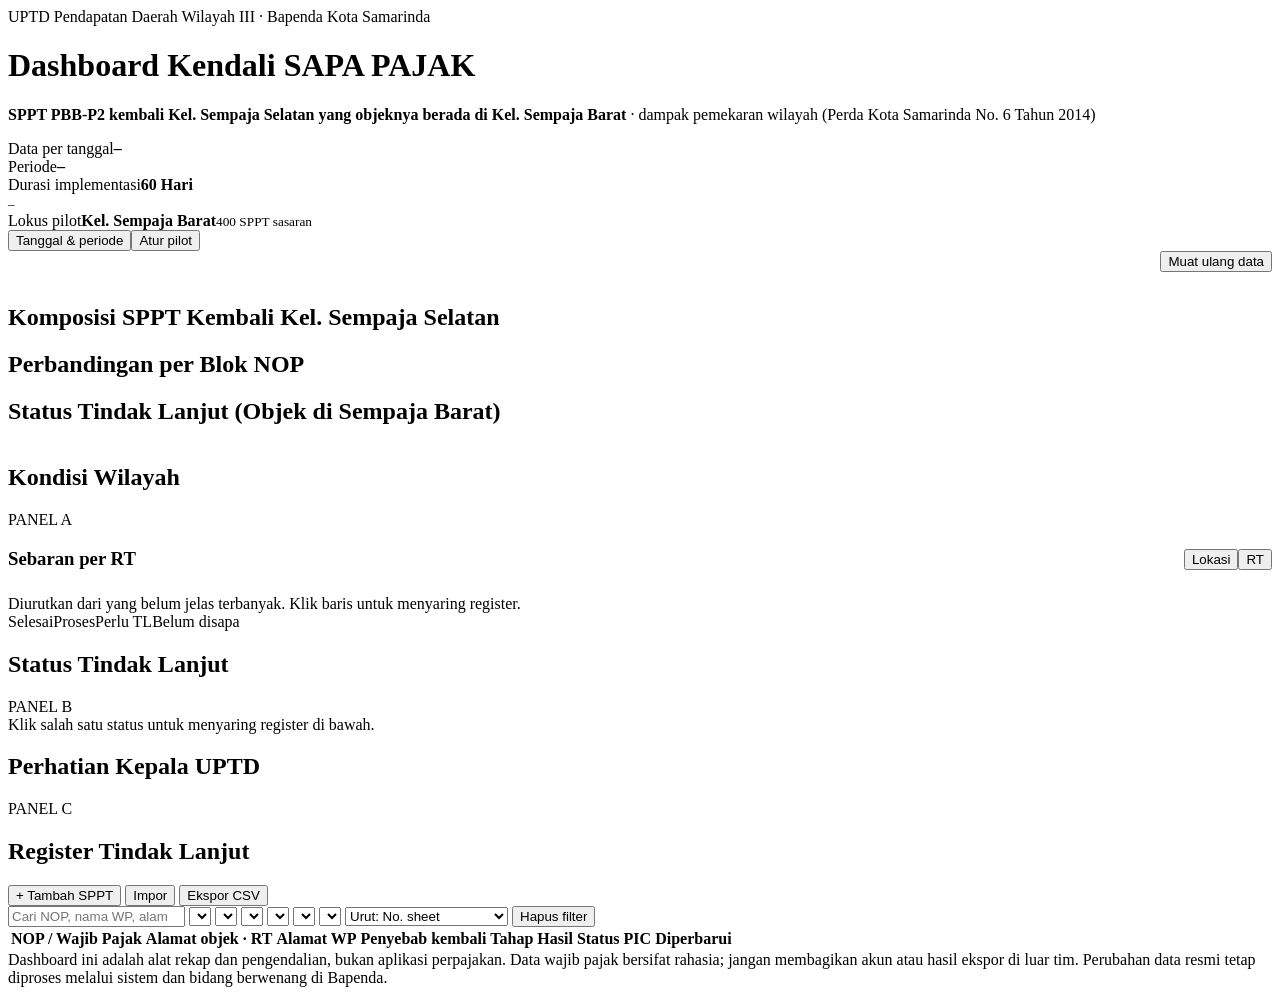
==== apps-script/Index.html @ a181a2cb "Versi Google Apps Script: spreadsheet sebagai database dashboard SAPA PAJAK Code.gs membaca sheet SO" ====
<!DOCTYPE html>
<html lang="id">
<head>
<base target="_top">
<meta charset="utf-8">
<link rel="preconnect" href="https://fonts.googleapis.com">
<link rel="preconnect" href="https://fonts.gstatic.com" crossorigin>
<link rel="stylesheet" href="https://fonts.googleapis.com/css2?family=Archivo:wght@500;600;700;800&family=Public+Sans:wght@400;500;600;700&family=IBM+Plex+Mono:wght@400;500&display=swap">
<?!= include('Styles') ?>
</head>
<body>
<div class="wrap" id="app">
  <header class="head">
    <div class="brand">
      <span class="eyebrow">UPTD Pendapatan Daerah Wilayah III · Bapenda Kota Samarinda</span>
      <h1>Dashboard Kendali <span>SAPA PAJAK</span></h1>
      <p><b>SPPT PBB-P2 kembali Kel. Sempaja Selatan yang objeknya berada di Kel. Sempaja Barat</b> · dampak pemekaran wilayah (Perda Kota Samarinda No. 6 Tahun 2014)</p>
    </div>
    <div class="metabox">
      <div class="mb"><span class="eyebrow" id="mTanggalLbl">Data per tanggal</span><b id="mTanggal">–</b></div>
      <div class="mb"><span class="eyebrow">Periode</span><b id="mPeriode">–</b></div>
      <div class="mb" style="min-width:170px"><span class="eyebrow">Durasi implementasi</span><b id="mDurasi">60 Hari</b><div class="dur"><i id="mDurBar" style="width:0"></i></div><small id="mHari">–</small></div>
      <div class="mb"><span class="eyebrow">Lokus pilot</span><b id="pKel">Kel. Sempaja Barat</b><small id="pTarget">400 SPPT sasaran</small></div>
      <div class="headbtns"><div class="who" id="whoami"></div><button class="btn" id="btnRekap" type="button">Tanggal &amp; periode</button><button class="btn ghost" id="btnSetting" type="button">Atur pilot</button><div style="display:flex;gap:10px;justify-content:flex-end"><a class="linkbtn" id="linkPublik" href="#" target="_blank" rel="noopener" hidden>Halaman publik</a><button class="linkbtn" type="button" id="btnLogout">Muat ulang data</button></div></div>
    </div>
  </header>

  <div class="banner" id="demoBanner" hidden>
    <p><b>Data contoh.</b> Register masih kosong, jadi dashboard menampilkan data ilustratif agar terlihat cara kerjanya. Data ini tidak disimpan dan hilang begitu SPPT asli pertama dimasukkan.</p>
    <div class="actions">
      <button class="btn primary" type="button" data-act="import">Impor daftar SPPT</button>
      <button class="btn" type="button" data-act="add">Tambah satu SPPT</button>
    </div>
  </div>
  <p class="notice" id="connNotice" hidden></p>

  <section aria-label="Ringkasan SPPT PBB-P2" style="display:flex;flex-direction:column;gap:12px">
    <div class="banner" id="rekapDemo" hidden>
      <p><b>Angka contoh.</b> Ringkasan di bawah masih memakai angka ilustrasi, bukan data resmi. Isi jumlah SPPT kembali dari rekap induk agar perbandingan memakai data sebenarnya.</p>
      <div class="actions"><button class="btn primary" type="button" id="btnRekap2">Isi rekap induk</button></div>
    </div>
    <div class="tiles" id="tiles"></div>
    <p class="warnline" id="rekapWarn" hidden></p>
    <div class="trio">
      <article class="card"><h2>Komposisi SPPT Kembali Kel. Sempaja Selatan</h2><div class="cb" id="donutBox"></div></article>
      <article class="card"><h2>Perbandingan per Blok NOP</h2><div class="cb" id="kecBox"></div></article>
      <article class="card"><h2>Status Tindak Lanjut (Objek di Sempaja Barat)</h2><div class="cb" id="tlBox"></div></article>
    </div>
  </section>

  <section aria-label="Siklus SAPA PAJAK">
    <div class="siklus" id="siklus"></div>
  </section>

  <section aria-label="Indikator kinerja">
    <div class="kpis" id="kpis"></div>
  </section>

  <section class="panels">
    <article class="panel">
      <header><h2>Kondisi Wilayah</h2><span class="tag">PANEL A</span></header>
      <div class="stats" id="panelAStats"></div>
      <div>
        <div class="row" style="display:flex;justify-content:space-between;align-items:center;gap:8px;flex-wrap:wrap;margin-bottom:6px"><h3 id="grpTitle">Sebaran per RT</h3><div class="statuspick" id="grpPick"><button type="button" data-grp="lokasi">Lokasi</button><button type="button" data-grp="rt">RT</button></div></div>
        <span class="muted">Diurutkan dari yang belum jelas terbanyak. Klik baris untuk menyaring register.</span>
        <div class="legend"><span><i style="background:var(--hijau)"></i>Selesai</span><span><i style="background:var(--kuning)"></i>Proses</span><span><i style="background:var(--merah)"></i>Perlu TL</span><span><i style="background:var(--abu)"></i>Belum disapa</span></div>
      </div>
      <div class="rtlist" id="rtList"></div>
    </article>

    <article class="panel">
      <header><h2>Status Tindak Lanjut</h2><span class="tag">PANEL B</span></header>
      <div class="stack" id="statusStack" aria-hidden="true"></div>
      <div class="statusbig" id="statusBig"></div>
      <p class="muted" style="margin:0">Klik salah satu status untuk menyaring register di bawah.</p>
    </article>

    <article class="panel">
      <header><h2>Perhatian Kepala UPTD</h2><span class="tag">PANEL C</span></header>
      <div class="attn" id="attn"></div>
    </article>
  </section>

  <section class="register" id="register" aria-label="Register tindak lanjut">
    <div class="reg-head">
      <div>
        <h2>Register Tindak Lanjut</h2>
        <span class="muted" id="regCount"></span> <span class="muted" id="lastSync"></span>
      </div>
      <div class="actions">
        <button class="btn primary" type="button" data-act="add">+ Tambah SPPT</button>
        <button class="btn" type="button" data-act="import">Impor</button>
        <button class="btn" type="button" id="btnExport">Ekspor CSV</button>
      </div>
    </div>
    <div class="reg-head" style="border-bottom:1px solid var(--line)">
      <div class="filters">
        <input type="search" id="fSearch" placeholder="Cari NOP, nama WP, alamat, blok…" aria-label="Cari">
        <select id="fStatus" aria-label="Filter status"></select>
        <select id="fTahap" aria-label="Filter tahap"></select>
        <select id="fLokasi" aria-label="Filter lokasi"></select>
        <select id="fBlok" aria-label="Filter blok NOP"></select>
        <select id="fRt" aria-label="Filter RT"></select>
        <select id="fPenyebab" aria-label="Filter penyebab"></select>
        <select id="fSort" aria-label="Urutan"><option value="no">Urut: No. sheet</option><option value="baru">Urut: terakhir diperbarui</option></select>
        <button class="btn ghost" type="button" id="fReset">Hapus filter</button>
      </div>
    </div>
    <div class="tablewrap">
      <table>
        <thead><tr><th>NOP / Wajib Pajak</th><th>Alamat objek · RT</th><th>Alamat WP</th><th>Penyebab kembali</th><th>Tahap</th><th>Hasil</th><th>Status</th><th>PIC</th><th>Diperbarui</th></tr></thead>
        <tbody id="tbody"></tbody>
      </table>
    </div>
    <div class="empty" id="regEmpty" hidden>Tidak ada SPPT yang cocok dengan filter.</div>
    <div class="reg-foot"><span id="regShow"></span><div class="actions"><button class="btn" type="button" id="btnMore" hidden>Tampilkan lebih banyak</button></div></div>
  </section>

  <p class="muted" style="margin:0">Dashboard ini adalah alat rekap dan pengendalian, bukan aplikasi perpajakan. Data wajib pajak bersifat rahasia; jangan membagikan akun atau hasil ekspor di luar tim. Perubahan data resmi tetap diproses melalui sistem dan bidang berwenang di Bapenda.</p>
</div>

<div class="scrim" id="scrim" hidden></div>
<aside class="drawer" id="drawer" hidden aria-modal="true" role="dialog" aria-labelledby="drTitle"></aside>
<div class="toast" id="toast" hidden role="status"></div>

<?!= include('Bridge') ?>
<?!= include('App') ?>
</body>
</html>
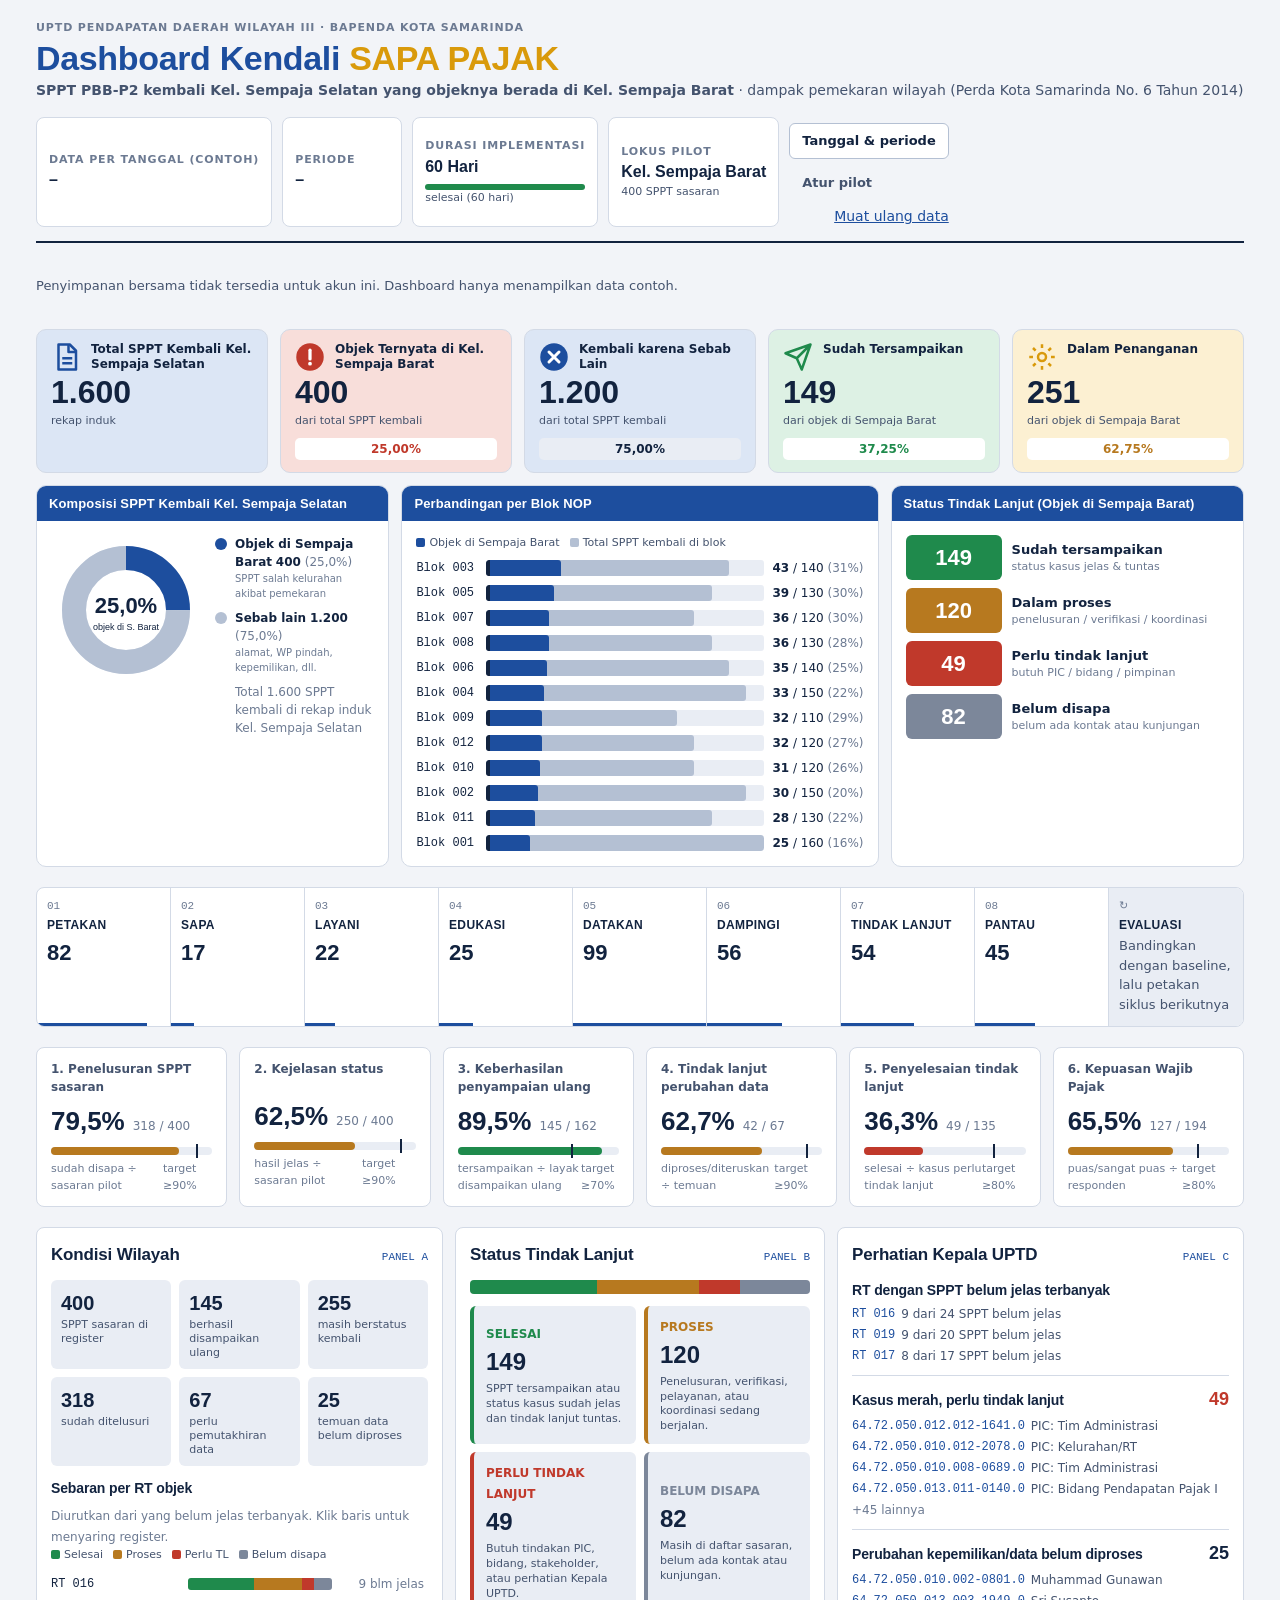
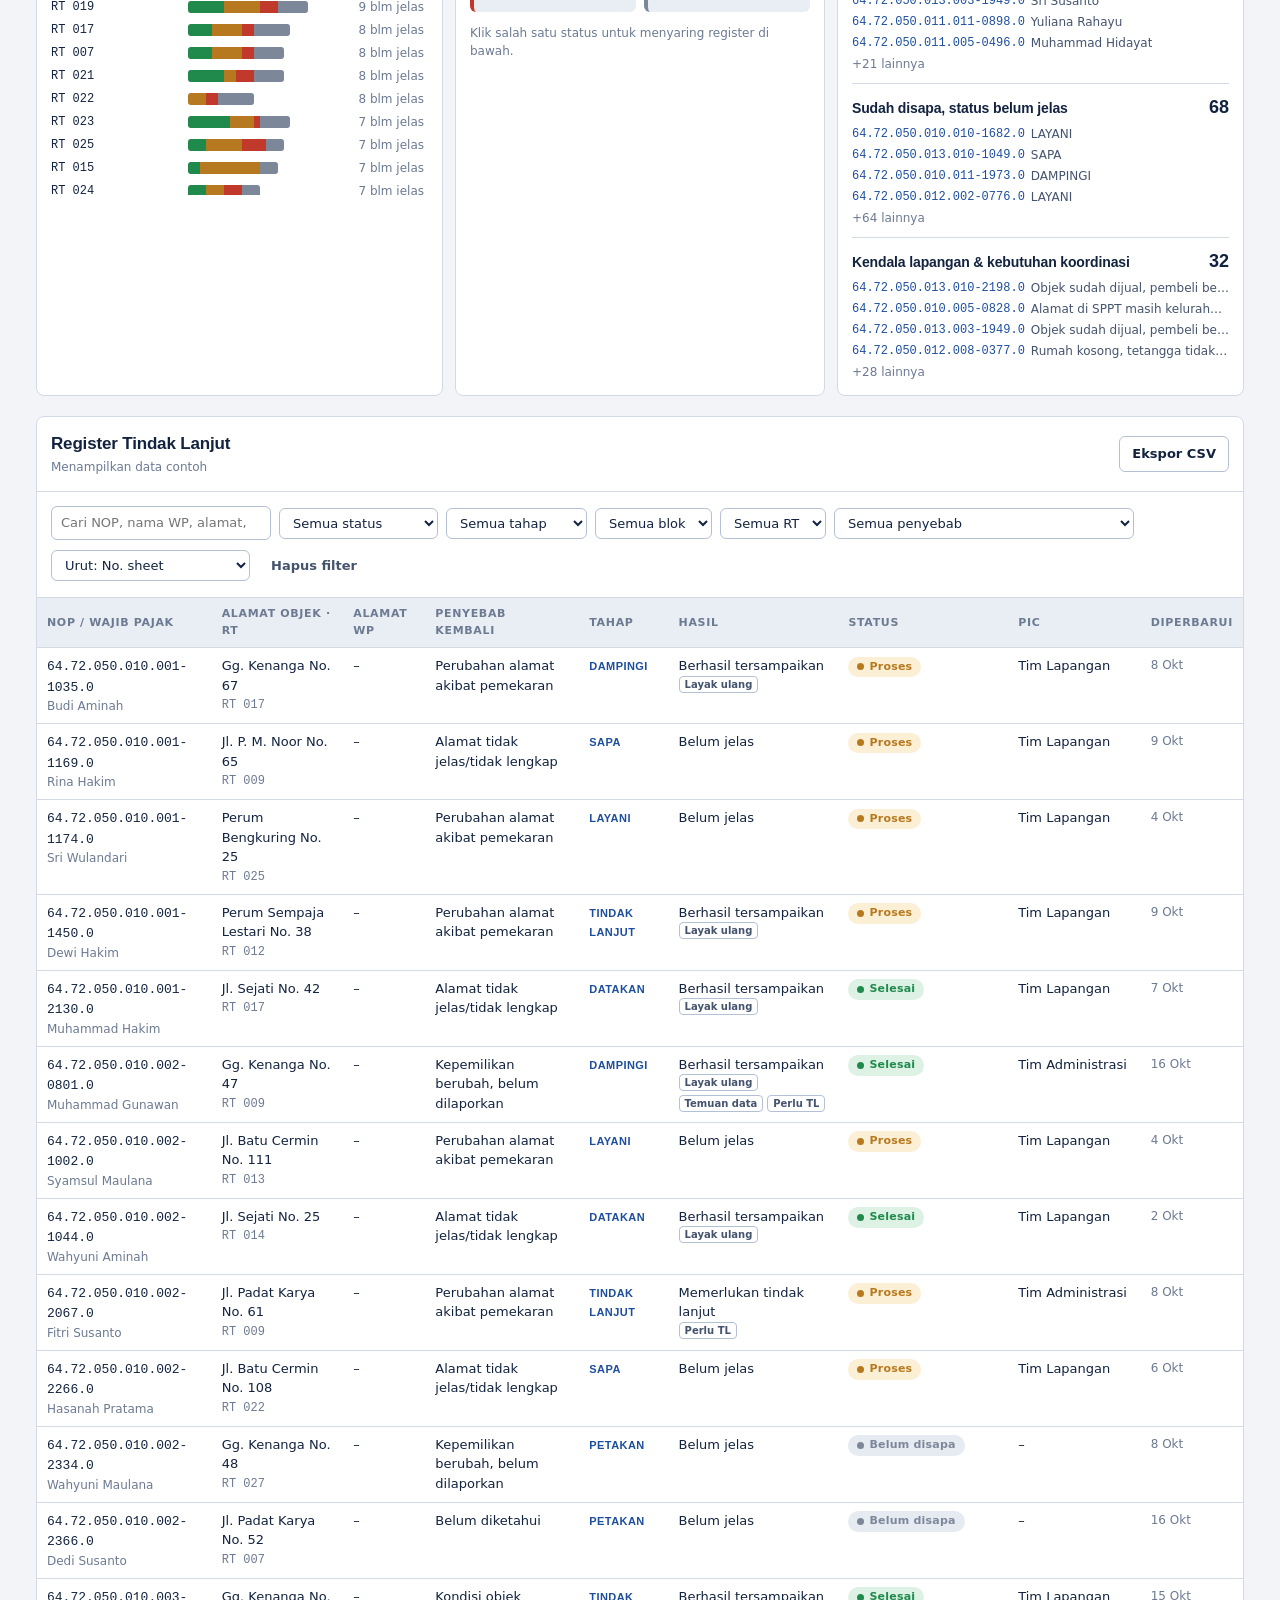
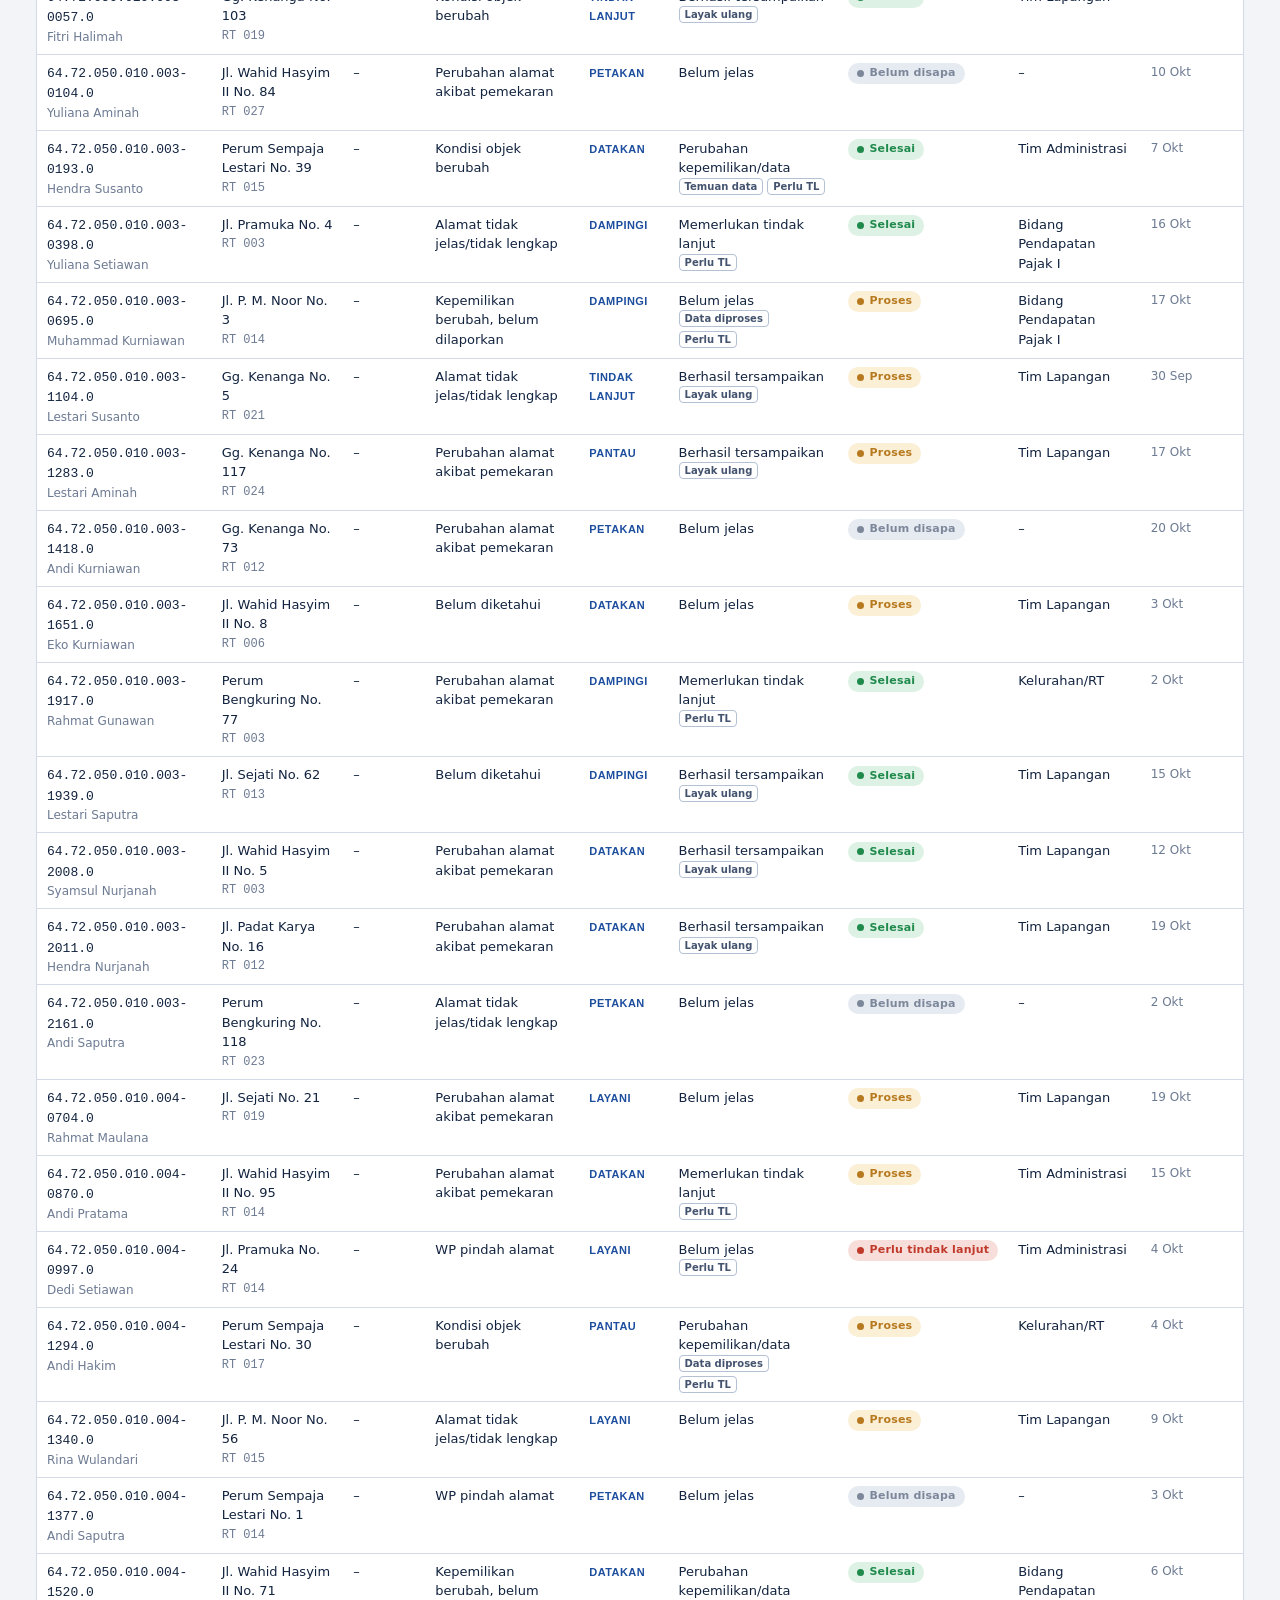
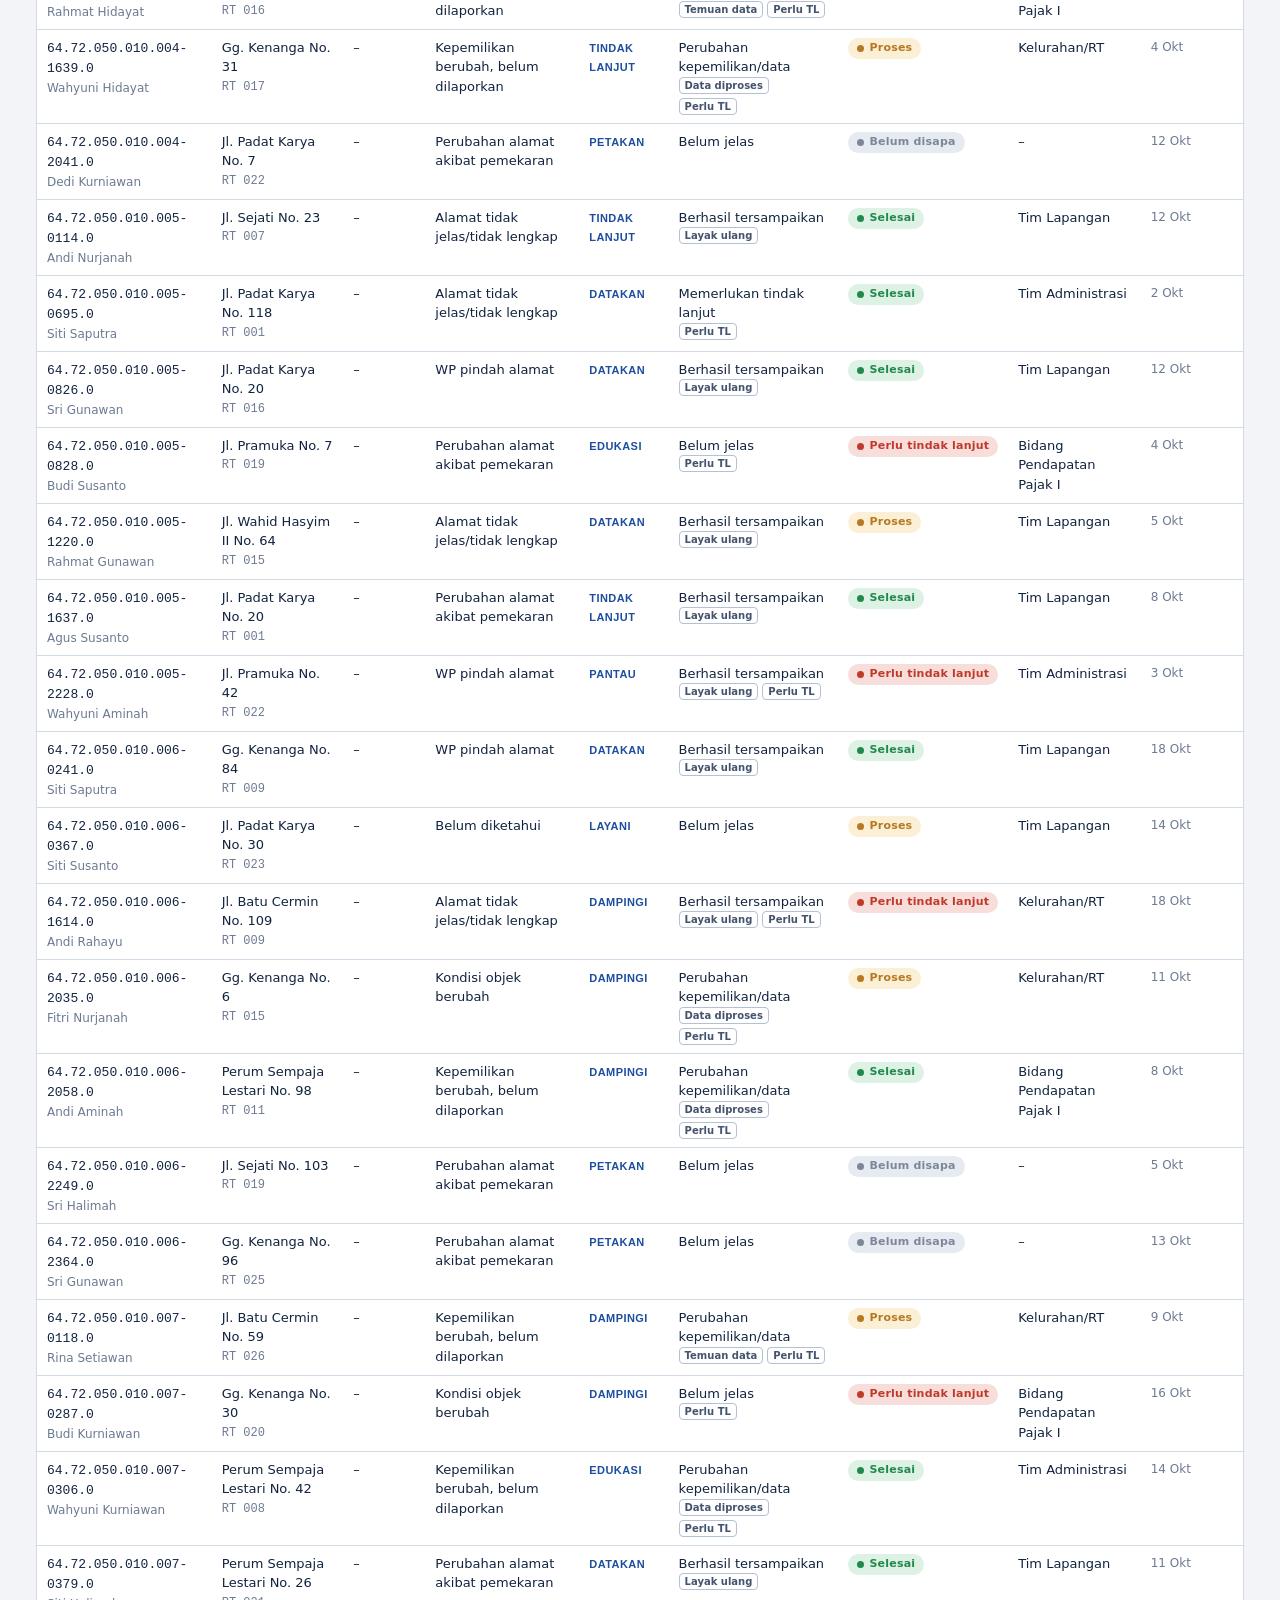
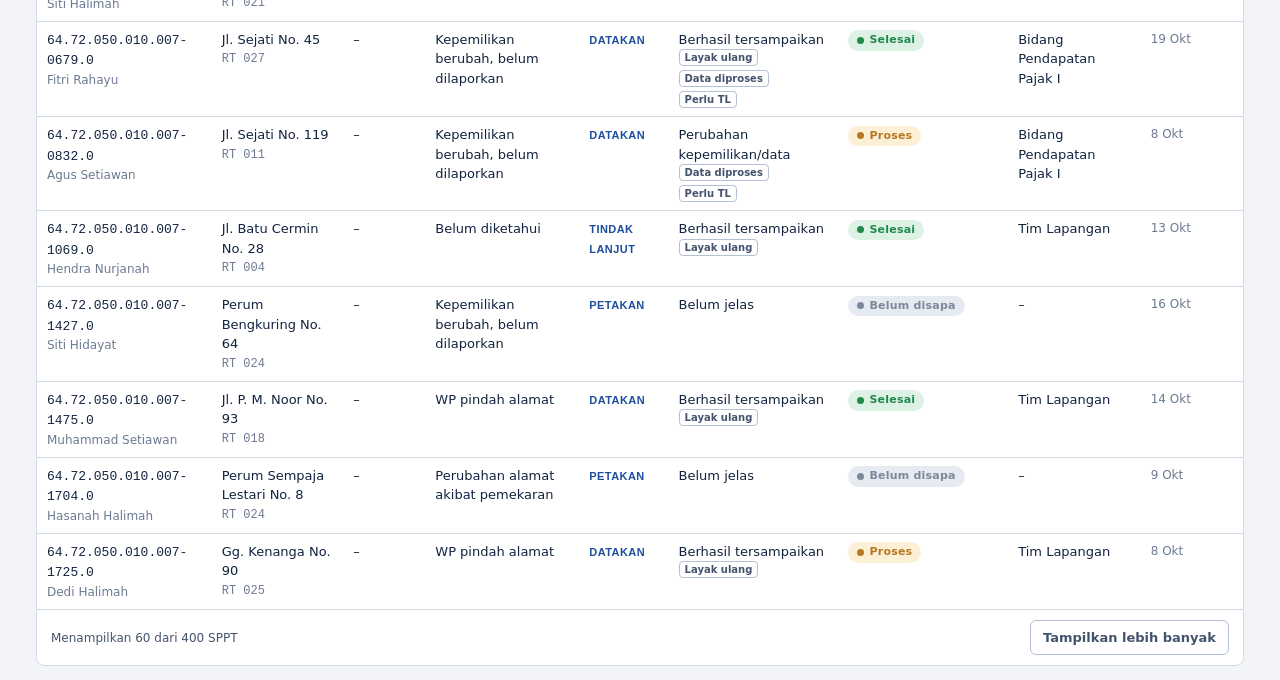
==== commit 03477c46: "Apps Script cukup 3 file: Code.gs, Index, Publik Co-Authored-By: Claude Opus 5.5 <noreply@anthropic." ====
--- a/apps-script/Index.html
+++ b/apps-script/Index.html
@@ -6,7 +6,273 @@
 <link rel="preconnect" href="https://fonts.googleapis.com">
 <link rel="preconnect" href="https://fonts.gstatic.com" crossorigin>
 <link rel="stylesheet" href="https://fonts.googleapis.com/css2?family=Archivo:wght@500;600;700;800&family=Public+Sans:wght@400;500;600;700&family=IBM+Plex+Mono:wght@400;500&display=swap">
-<?!= include('Styles') ?>
+<style>
+:root{
+  --ground:#F2F4F8; --surface:#FFFFFF; --surface-2:#E9EDF4; --line:#D3DAE6; --line-strong:#B4C0D3;
+  --ink:#12233F; --ink-2:#44536E; --ink-3:#6C7A92;
+  --accent:#1D4E9E; --accent-ink:#FFFFFF; --accent-soft:#DCE6F5; --gold:#D99A0B; --gold-soft:#FCF0D2;
+  --hijau:#1F8A4C; --hijau-soft:#DDF1E4; --kuning:#B7791F; --kuning-soft:#FBEFD5; --merah:#C0392B; --merah-soft:#F8DEDA;
+  --abu:#7C879A; --abu-soft:#E6EAF1;
+  --shadow:0 1px 2px rgba(18,35,63,.06),0 4px 16px rgba(18,35,63,.05);
+  --display:"Archivo","Helvetica Neue",Arial,sans-serif;
+  --body:"Public Sans",system-ui,-apple-system,"Segoe UI",sans-serif;
+  --mono:"IBM Plex Mono",ui-monospace,Menlo,Consolas,monospace;
+}
+@media (prefers-color-scheme: dark){
+  :root:not([data-theme="light"]){
+    color-scheme:dark;
+    --ground:#0D1320; --surface:#141C2C; --surface-2:#1B2538; --line:#29354D; --line-strong:#3A4867;
+    --ink:#E3E9F4; --ink-2:#A8B4CA; --ink-3:#7D8AA3;
+    --accent:#6E9BE6; --accent-ink:#0A1426; --accent-soft:#1C2B48; --gold:#F2B941; --gold-soft:#3A2F14;
+    --hijau:#4CC27E; --hijau-soft:#16352A; --kuning:#E3A94B; --kuning-soft:#3A2E15; --merah:#EE6B5C; --merah-soft:#3D1D1A;
+    --abu:#8F9AB0; --abu-soft:#222C3F;
+    --shadow:0 1px 2px rgba(0,0,0,.3);
+  }
+}
+:root[data-theme="dark"]{
+  color-scheme:dark;
+  --ground:#0D1320; --surface:#141C2C; --surface-2:#1B2538; --line:#29354D; --line-strong:#3A4867;
+  --ink:#E3E9F4; --ink-2:#A8B4CA; --ink-3:#7D8AA3;
+  --accent:#6E9BE6; --accent-ink:#0A1426; --accent-soft:#1C2B48; --gold:#F2B941; --gold-soft:#3A2F14;
+  --hijau:#4CC27E; --hijau-soft:#16352A; --kuning:#E3A94B; --kuning-soft:#3A2E15; --merah:#EE6B5C; --merah-soft:#3D1D1A;
+  --abu:#8F9AB0; --abu-soft:#222C3F;
+  --shadow:0 1px 2px rgba(0,0,0,.3);
+}
+*{box-sizing:border-box}
+html{-webkit-text-size-adjust:100%}
+img{max-width:100%}
+[hidden]{display:none!important}
+body{background:var(--ground);color:var(--ink);font-family:var(--body);font-size:14px;line-height:1.5;margin:0}
+.wrap{max-width:1240px;margin:0 auto;padding-inline:16px;padding-block:20px 48px;display:flex;flex-direction:column;gap:20px}
+h1,h2,h3{font-family:var(--display);margin:0;text-wrap:balance;letter-spacing:-.01em}
+h2{font-size:17px;font-weight:700}
+h3{font-size:14px;font-weight:700}
+.eyebrow{font-size:11px;font-weight:600;letter-spacing:.08em;text-transform:uppercase;color:var(--ink-3)}
+.mono{font-family:var(--mono);font-variant-numeric:tabular-nums}
+.num{font-variant-numeric:tabular-nums}
+button,input,select,textarea{font:inherit;color:inherit}
+button{cursor:pointer}
+:focus-visible{outline:2px solid var(--accent);outline-offset:2px}
+
+/* header */
+.head{display:flex;flex-wrap:wrap;gap:16px;justify-content:space-between;align-items:flex-end;border-bottom:2px solid var(--ink);padding-bottom:14px}
+.brand{display:flex;flex-direction:column;gap:4px}
+.brand h1{font-size:clamp(24px,4vw,34px);font-weight:800;line-height:1.05}
+.brand h1{color:var(--accent)} .brand h1 span{color:var(--gold)}
+.brand p{margin:0;color:var(--ink-2)}
+.pilot{display:flex;flex-wrap:wrap;gap:8px 18px;align-items:center}
+.pilot .kv{display:flex;flex-direction:column}
+.pilot .kv b{font-family:var(--display);font-size:16px}
+.btn{border:1px solid var(--line-strong);background:var(--surface);border-radius:6px;padding:7px 12px;font-weight:600;font-size:13px;display:inline-flex;gap:6px;align-items:center}
+.btn:hover{border-color:var(--accent)}
+a.btn{text-decoration:none;color:var(--ink)}
+.btn.primary{background:var(--accent);border-color:var(--accent);color:var(--accent-ink)}
+.btn.ghost{background:transparent;border-color:transparent;color:var(--ink-2)}
+.btn.danger{color:var(--merah);border-color:var(--merah)}
+.btn:disabled{opacity:.5;cursor:not-allowed}
+
+.banner{border:1px dashed var(--kuning);background:var(--kuning-soft);border-radius:8px;padding:12px 14px;display:flex;flex-wrap:wrap;gap:10px 16px;align-items:center;justify-content:space-between}
+.banner p{margin:0;max-width:70ch}
+.notice{font-size:13px;color:var(--ink-2)}
+
+/* siklus */
+.siklus{display:grid;grid-template-columns:repeat(9,minmax(0,1fr));gap:0;background:var(--surface);border:1px solid var(--line);border-radius:8px;overflow:hidden}
+.step{padding:10px 10px 12px;border-right:1px solid var(--line);position:relative;display:flex;flex-direction:column;gap:2px;min-width:0}
+.step:last-child{border-right:0}
+.step .n{font-family:var(--mono);font-size:11px;color:var(--ink-3)}
+.step .t{font-family:var(--display);font-weight:700;font-size:12px;letter-spacing:.03em;white-space:nowrap;overflow:hidden;text-overflow:ellipsis}
+.step .c{font-family:var(--display);font-size:22px;font-weight:700;font-variant-numeric:tabular-nums}
+.step .bar{position:absolute;left:0;bottom:0;height:3px;background:var(--accent)}
+.step.eval{background:var(--surface-2)}
+.step.eval .c{font-size:13px;font-family:var(--body);font-weight:500;color:var(--ink-2)}
+@media (max-width:900px){.siklus{grid-template-columns:repeat(3,minmax(0,1fr))}.step{border-bottom:1px solid var(--line)}}
+
+/* KPI */
+.kpis{display:grid;grid-template-columns:repeat(auto-fit,minmax(180px,1fr));gap:12px}
+.kpi{background:var(--surface);border:1px solid var(--line);border-radius:8px;padding:12px 14px;display:flex;flex-direction:column;gap:6px}
+.kpi .lbl{font-size:12px;font-weight:600;color:var(--ink-2);min-height:2.6em}
+.kpi .val{display:flex;align-items:baseline;gap:8px}
+.kpi .val b{font-family:var(--display);font-size:26px;font-weight:800;font-variant-numeric:tabular-nums}
+.kpi .val small{color:var(--ink-3);font-size:12px}
+.track{position:relative;height:8px;background:var(--surface-2);border-radius:4px;overflow:visible}
+.track .fill{height:100%;border-radius:4px;background:var(--accent)}
+.track .tgt{position:absolute;top:-3px;bottom:-3px;width:2px;background:var(--ink)}
+.kpi .foot{display:flex;justify-content:space-between;font-size:11px;color:var(--ink-3)}
+.kpi.ok .fill{background:var(--hijau)} .kpi.warn .fill{background:var(--kuning)} .kpi.bad .fill{background:var(--merah)}
+.pill{display:inline-flex;align-items:center;gap:5px;border-radius:999px;padding:2px 9px;font-size:11px;font-weight:700;letter-spacing:.02em;white-space:nowrap}
+.pill::before{content:"";width:7px;height:7px;border-radius:50%;background:currentColor}
+.pill.hijau{background:var(--hijau-soft);color:var(--hijau)} .pill.kuning{background:var(--kuning-soft);color:var(--kuning)}
+.pill.merah{background:var(--merah-soft);color:var(--merah)} .pill.belum{background:var(--abu-soft);color:var(--abu)}
+
+/* panels */
+.panels{display:grid;grid-template-columns:1.1fr 1fr 1.1fr;gap:12px}
+@media (max-width:1000px){.panels{grid-template-columns:1fr}}
+.panel{background:var(--surface);border:1px solid var(--line);border-radius:8px;padding:14px;display:flex;flex-direction:column;gap:12px;min-width:0}
+.panel header{display:flex;justify-content:space-between;align-items:baseline;gap:8px}
+.panel header .tag{font-family:var(--mono);font-size:11px;color:var(--accent);font-weight:500}
+.stats{display:grid;grid-template-columns:repeat(3,1fr);gap:8px}
+.stat{background:var(--surface-2);border-radius:6px;padding:8px 10px}
+.stat b{display:block;font-family:var(--display);font-size:20px;font-variant-numeric:tabular-nums}
+.stat span{font-size:11px;color:var(--ink-2);line-height:1.3;display:block}
+.rtlist{display:flex;flex-direction:column;gap:5px;max-height:220px;overflow:auto;padding-right:4px}
+.rtrow{display:grid;grid-template-columns:minmax(56px,.9fr) 1fr 84px;width:100%;gap:8px;align-items:center;font-size:12px}
+.rtrow .nm{overflow:hidden;text-overflow:ellipsis;white-space:nowrap}
+.statuspick button[aria-pressed="true"].g{background:var(--accent);border-color:var(--accent);color:var(--accent-ink)}
+.rtrow .bars{display:flex;height:12px;border-radius:3px;overflow:hidden;background:var(--surface-2)}
+.rtrow .bars i{display:block;height:100%}
+.legend{display:flex;flex-wrap:wrap;gap:10px;font-size:11px;color:var(--ink-2)}
+.legend i{display:inline-block;width:9px;height:9px;border-radius:2px;margin-right:4px;vertical-align:-1px}
+.statusbig{display:grid;grid-template-columns:repeat(2,1fr);gap:8px}
+.sb{border-radius:6px;padding:10px 12px;border-left:4px solid;background:var(--surface-2);text-align:left;border-top:0;border-right:0;border-bottom:0}
+.sb b{display:block;font-family:var(--display);font-size:24px;font-variant-numeric:tabular-nums}
+.sb span{font-size:12px;font-weight:600}
+.sb p{margin:2px 0 0;font-size:11px;color:var(--ink-2);line-height:1.35}
+.sb.hijau{border-color:var(--hijau)} .sb.hijau span{color:var(--hijau)}
+.sb.kuning{border-color:var(--kuning)} .sb.kuning span{color:var(--kuning)}
+.sb.merah{border-color:var(--merah)} .sb.merah span{color:var(--merah)}
+.sb.belum{border-color:var(--abu)} .sb.belum span{color:var(--abu)}
+.sb[aria-pressed="true"]{outline:2px solid var(--ink);outline-offset:-2px}
+.stack{display:flex;height:14px;border-radius:4px;overflow:hidden;background:var(--surface-2)}
+.stack i{display:block;height:100%}
+.attn{display:flex;flex-direction:column;gap:10px}
+.attn .item{display:flex;flex-direction:column;gap:4px;padding-bottom:10px;border-bottom:1px solid var(--line)}
+.attn .item:last-child{border-bottom:0;padding-bottom:0}
+.attn .row{display:flex;justify-content:space-between;gap:8px;align-items:baseline}
+.attn .row b{font-family:var(--display);font-size:18px;font-variant-numeric:tabular-nums}
+.attn .row b.alert{color:var(--merah)}
+.attn ul{margin:0;padding:0;list-style:none;display:flex;flex-direction:column;gap:3px}
+.attn li button{background:none;border:0;padding:0;text-align:left;color:var(--ink);font-size:12px;display:flex;gap:6px;width:100%}
+.attn li button:hover .mono{text-decoration:underline}
+.attn li .mono{color:var(--accent);flex:none}
+.attn li .why{color:var(--ink-2);overflow:hidden;text-overflow:ellipsis;white-space:nowrap}
+.muted{color:var(--ink-3);font-size:12px}
+
+/* register */
+.register{background:var(--surface);border:1px solid var(--line);border-radius:8px;display:flex;flex-direction:column}
+.reg-head{display:flex;flex-wrap:wrap;gap:10px;justify-content:space-between;align-items:center;padding:14px;border-bottom:1px solid var(--line)}
+.filters{display:flex;flex-wrap:wrap;gap:8px;align-items:center}
+.filters input,.filters select{border:1px solid var(--line-strong);background:var(--surface);border-radius:6px;padding:6px 9px;font-size:13px;max-width:100%}
+.filters input[type=search]{width:220px}
+.actions{display:flex;flex-wrap:wrap;gap:8px}
+.tablewrap{overflow-x:auto}
+table{border-collapse:collapse;width:100%;min-width:1080px;font-size:13px}
+th{font-size:11px;text-transform:uppercase;letter-spacing:.06em;color:var(--ink-3);font-weight:600;text-align:left;padding:8px 10px;border-bottom:1px solid var(--line);background:var(--surface-2);position:sticky;top:0}
+td{padding:8px 10px;border-bottom:1px solid var(--line);vertical-align:top}
+tbody tr{cursor:pointer}
+tbody tr:hover{background:var(--surface-2)}
+td .sub{display:block;color:var(--ink-3);font-size:12px}
+.tahap{font-family:var(--display);font-size:11px;font-weight:700;letter-spacing:.04em;color:var(--accent)}
+.flags{display:flex;gap:4px;flex-wrap:wrap}
+.flag{font-size:10px;font-weight:600;border:1px solid var(--line-strong);border-radius:4px;padding:0 5px;color:var(--ink-2);white-space:nowrap}
+.reg-foot{display:flex;justify-content:space-between;align-items:center;flex-wrap:wrap;gap:8px;padding:10px 14px;font-size:12px;color:var(--ink-2)}
+.empty{padding:28px 14px;text-align:center;color:var(--ink-2)}
+
+/* drawer */
+.scrim{position:fixed;inset:0;background:rgba(10,24,22,.45);z-index:20}
+.drawer{position:fixed;top:0;right:0;bottom:0;width:min(520px,100%);background:var(--surface);z-index:21;display:flex;flex-direction:column;box-shadow:-8px 0 30px rgba(0,0,0,.2);padding-top:env(safe-area-inset-top,0px);padding-bottom:env(safe-area-inset-bottom,0px)}
+.drawer header{display:flex;justify-content:space-between;align-items:center;padding:14px 16px;border-bottom:1px solid var(--line);gap:8px}
+.drawer .body{flex:1;overflow:auto;padding:16px;display:flex;flex-direction:column;gap:14px}
+.drawer footer{display:flex;justify-content:space-between;gap:8px;padding:12px 16px;border-top:1px solid var(--line);flex-wrap:wrap}
+.field{display:flex;flex-direction:column;gap:4px}
+.field label,.fieldset legend{font-size:12px;font-weight:600;color:var(--ink-2)}
+.field input,.field select,.field textarea{border:1px solid var(--line-strong);background:var(--surface);border-radius:6px;padding:7px 9px;width:100%}
+.field textarea{min-height:70px;resize:vertical}
+.grid2{display:grid;grid-template-columns:1fr 1fr;gap:10px}
+@media (max-width:480px){.grid2{grid-template-columns:1fr}}
+.fieldset{border:1px solid var(--line);border-radius:8px;padding:10px 12px;display:flex;flex-direction:column;gap:8px;margin:0}
+.checks{display:flex;flex-direction:column;gap:6px}
+.checks label{display:flex;gap:8px;align-items:flex-start;font-size:13px}
+.checks input{margin-top:3px}
+.tahappick{display:grid;grid-template-columns:repeat(4,1fr);gap:4px}
+.tahappick button{border:1px solid var(--line-strong);background:var(--surface);border-radius:5px;padding:6px 2px;font-family:var(--display);font-size:10.5px;font-weight:700;letter-spacing:.02em}
+.tahappick button[aria-pressed="true"]{background:var(--accent);color:var(--accent-ink);border-color:var(--accent)}
+.statuspick{display:flex;gap:6px;flex-wrap:wrap}
+.statuspick button{border:1px solid var(--line-strong);background:var(--surface);border-radius:999px;padding:4px 10px;font-size:12px;font-weight:600}
+.statuspick button[aria-pressed="true"].hijau{background:var(--hijau);border-color:var(--hijau);color:#fff}
+.statuspick button[aria-pressed="true"].kuning{background:var(--kuning);border-color:var(--kuning);color:#fff}
+.statuspick button[aria-pressed="true"].merah{background:var(--merah);border-color:var(--merah);color:#fff}
+.statuspick button[aria-pressed="true"].belum{background:var(--abu);border-color:var(--abu);color:#fff}
+.meta{font-size:12px;color:var(--ink-3)}
+.info{display:grid;grid-template-columns:auto 1fr;gap:4px 12px;margin:0;font-size:13px}
+.info dt{color:var(--ink-3);font-size:12px}
+.info dd{margin:0}
+.confirm{background:var(--merah-soft);border-radius:6px;padding:8px 10px;display:flex;gap:8px;align-items:center;flex-wrap:wrap;font-size:13px}
+.toast{position:fixed;left:50%;bottom:calc(20px + env(safe-area-inset-bottom,0px));transform:translateX(-50%);background:var(--ink);color:var(--ground);padding:9px 16px;border-radius:6px;font-size:13px;z-index:30;max-width:calc(100% - 32px)}
+.help{font-size:12px;color:var(--ink-2);margin:0}
+.help code{font-family:var(--mono);background:var(--surface-2);padding:0 4px;border-radius:3px}
+.metabox{display:flex;flex-wrap:wrap;gap:10px;align-items:stretch}
+.mb{background:var(--surface);border:1px solid var(--line);border-radius:8px;padding:8px 12px;display:flex;flex-direction:column;justify-content:center;min-width:120px}
+.mb b{font-family:var(--display);font-size:16px;font-variant-numeric:tabular-nums}
+.mb .dur{height:6px;border-radius:3px;background:var(--surface-2);margin-top:5px;overflow:hidden}
+.mb .dur i{display:block;height:100%;background:var(--hijau)}
+.mb small{font-size:11px;color:var(--ink-2)}
+.headbtns{display:flex;flex-direction:column;gap:6px;justify-content:center}
+.tiles{display:grid;grid-template-columns:repeat(5,minmax(0,1fr));gap:12px}
+@media (max-width:1000px){.tiles{grid-template-columns:repeat(2,minmax(0,1fr))}.tiles .tile:first-child{grid-column:1/-1}}
+.tile{border-radius:10px;padding:12px 14px;display:flex;flex-direction:column;gap:4px;border:1px solid var(--line);background:var(--surface);position:relative;overflow:hidden;min-width:0}
+.tile .th{display:flex;gap:10px;align-items:flex-start}
+.tile svg{flex:none;width:30px;height:30px}
+.tile .tl{font-size:12px;font-weight:700;line-height:1.25}
+.tile .tv{font-family:var(--display);font-size:clamp(24px,3vw,32px);font-weight:800;font-variant-numeric:tabular-nums;line-height:1.05}
+.tile .tu{font-size:11px;color:var(--ink-2)}
+.tile .tp{margin-top:4px;border-radius:5px;padding:2px 8px;font-size:12px;font-weight:700;font-variant-numeric:tabular-nums;text-align:center;background:var(--surface-2)}
+.tile.biru{background:var(--accent-soft)} .tile.biru svg{color:var(--accent)}
+.tile.hijau{background:var(--hijau-soft)} .tile.hijau svg{color:var(--hijau)} .tile.hijau .tp{background:var(--surface);color:var(--hijau)}
+.tile.merah{background:var(--merah-soft)} .tile.merah svg{color:var(--merah)} .tile.merah .tp{background:var(--surface);color:var(--merah)}
+.tile.kuning{background:var(--gold-soft)} .tile.kuning svg{color:var(--gold)} .tile.kuning .tp{background:var(--surface);color:var(--kuning)}
+.tile .tpbar{height:6px;border-radius:3px;background:var(--surface);overflow:hidden;margin-top:4px}
+.tile .tpbar i{display:block;height:100%;background:currentColor}
+.trio{display:grid;grid-template-columns:1fr 1.35fr 1fr;gap:12px}
+@media (max-width:1000px){.trio{grid-template-columns:1fr}}
+.card{background:var(--surface);border:1px solid var(--line);border-radius:10px;overflow:hidden;display:flex;flex-direction:column;min-width:0}
+.card>h2{background:var(--accent);color:var(--accent-ink);font-size:13px;padding:8px 12px;letter-spacing:.01em}
+.card .cb{padding:14px;display:flex;gap:14px;align-items:flex-start;align-content:flex-start;flex-wrap:wrap;flex:1}
+.donut{width:150px;height:150px;flex:none}
+.donut text{fill:var(--ink);font-family:var(--display)}
+.dleg{display:flex;flex-direction:column;gap:8px;font-size:12px;flex:1;min-width:140px}
+.dleg div{display:grid;grid-template-columns:12px 1fr;gap:8px;align-items:start}
+.dleg i{width:12px;height:12px;border-radius:50%;margin-top:3px}
+.dleg small{display:block;color:var(--ink-3)}
+.kec{width:100%;display:flex;flex-direction:column;gap:12px}
+.kecrow{display:grid;grid-template-columns:110px 1fr;gap:10px;align-items:center;font-size:12px}
+.kecrow .kb{height:22px;background:var(--surface-2);border-radius:3px;position:relative}
+.kecrow .kb i{display:block;height:100%;background:var(--accent);border-radius:3px}
+.kecrow .kb span{position:absolute;right:6px;top:50%;transform:translateY(-50%);font-weight:700;font-variant-numeric:tabular-nums;font-size:12px}
+.bk{display:flex;flex-direction:column;gap:7px;width:100%}
+.bkrow{display:grid;grid-template-columns:62px 1fr 92px;gap:8px;align-items:center;font-size:12px;background:none;border:0;padding:0;text-align:left;width:100%}
+.bkrow .bb{height:16px;background:var(--surface-2);border-radius:3px;position:relative;overflow:hidden}
+.bkrow .bb i{position:absolute;left:0;top:0;bottom:0;border-radius:3px}
+.bkrow .bb .all{background:var(--line-strong)} .bkrow .bb .sb{background:var(--accent)}
+.bkrow .v{font-variant-numeric:tabular-nums;text-align:right;white-space:nowrap}
+.kaxis{display:grid;grid-template-columns:110px 1fr;gap:10px;font-size:10px;color:var(--ink-3)}
+.kaxis div{display:flex;justify-content:space-between;font-variant-numeric:tabular-nums}
+.tlst{display:flex;flex-direction:column;gap:8px;width:100%}
+.tlst div{display:grid;grid-template-columns:96px 1fr;gap:10px;align-items:center}
+.tlst b{border-radius:6px;color:#fff;font-family:var(--display);font-size:22px;text-align:center;padding:6px 0;font-variant-numeric:tabular-nums}
+.tlst span{font-size:13px;font-weight:700}
+.tlst small{display:block;font-weight:400;color:var(--ink-3);font-size:11px}
+.warnline{font-size:12px;color:var(--kuning);margin:0}
+@media (prefers-reduced-motion:no-preference){.track .fill,.step .bar{transition:width .4s ease}}
+
+.gate{min-height:100vh;display:flex;align-items:center;justify-content:center;padding:24px 16px;background:var(--ground)}
+.gate .box{width:min(400px,100%);background:var(--surface);border:1px solid var(--line);border-radius:12px;padding:24px;display:flex;flex-direction:column;gap:14px;box-shadow:var(--shadow)}
+.gate h1{font-size:26px;font-weight:800;color:var(--accent);line-height:1.1}
+.gate h1 span{color:var(--gold)}
+.gate p{margin:0;color:var(--ink-2)}
+.gate .err{color:var(--merah);font-size:13px}
+.gate .ok{color:var(--hijau);font-size:13px}
+.gate .links{display:flex;justify-content:space-between;flex-wrap:wrap;gap:8px;font-size:13px}
+.gate a,.linkbtn{color:var(--accent);background:none;border:0;padding:0;font:inherit;cursor:pointer;text-decoration:underline}
+.who{font-size:12px;color:var(--ink-2);text-align:right}
+.who b{color:var(--ink)}
+.excelbox{border:1px dashed var(--line-strong);border-radius:8px;padding:12px;display:flex;flex-direction:column;gap:10px}
+.divider{display:flex;align-items:center;gap:10px;color:var(--ink-3);font-size:12px}
+.divider::before,.divider::after{content:"";flex:1;height:1px;background:var(--line)}
+
+/* versi Apps Script: register bersumber dari sheet, jadi tambah/impor/hapus dilakukan di spreadsheet */
+[data-act="import"],[data-act="add"],#btnDel,#demoBanner,#rekapDemo{display:none!important}
+</style>
+
 </head>
 <body>
 <div class="wrap" id="app">
@@ -123,7 +389,573 @@
 <aside class="drawer" id="drawer" hidden aria-modal="true" role="dialog" aria-labelledby="drTitle"></aside>
 <div class="toast" id="toast" hidden role="status"></div>
 
-<?!= include('Bridge') ?>
-<?!= include('App') ?>
+<script>
+// Penghubung dashboard ke Google Sheets lewat google.script.run.
+// Menyediakan antarmuka window.claude.use("db"|"user"|"downloads") yang dipakai logika dashboard.
+(function () {
+  "use strict";
+  function mapErr(e) {
+    var m = (e && e.message) || String(e);
+    if (/TIDAK_BERHAK|permission|izin|access/i.test(m)) return { code: "not_allowed", message: m.replace(/^.*TIDAK_BERHAK:\s*/, "") };
+    return { code: "unavailable", message: m };
+  }
+  function run(fn) {
+    var args = Array.prototype.slice.call(arguments, 1);
+    return new Promise(function (res, rej) {
+      var r = google.script.run.withSuccessHandler(res).withFailureHandler(function (e) { rej(mapErr(e)); });
+      r[fn].apply(r, args);
+    });
+  }
+  var st = { recs: new Map(), conf: {}, me: null, listeners: new Set(), confL: {}, nama: "", peran: "", loaded: false };
+  var snapDoc = function (id, d) { return { id: id, exists: !!d, data: function () { return d || undefined; }, metadata: { fromCache: false, hasPendingWrites: false } }; };
+  function emit() {
+    var docs = []; st.recs.forEach(function (d, id) { docs.push(snapDoc(id, d)); });
+    var snap = { docs: docs, size: docs.length, empty: !docs.length, docChanges: function () { return []; }, metadata: {} };
+    st.listeners.forEach(function (l) { try { l.next(snap); } catch (_) {} });
+  }
+  function emitC(k) { (st.confL[k] || []).forEach(function (f) { try { f(snapDoc(k, st.conf[k])); } catch (_) {} }); }
+  function applyConfig(c) { st.conf.pilot = c.pilot; st.conf.rekap = c.rekap; st.publikUrl = c.publikUrl || ""; emitC("pilot"); emitC("rekap"); applyPublik(); }
+  function applyPublik() { var a = document.getElementById("linkPublik"); if (a) { a.hidden = !st.publikUrl; if (st.publikUrl) a.href = st.publikUrl; } }
+  function refresh() {
+    return run("getData").then(function (d) {
+      st.me = d.me; st.nama = d.me.nama; st.peran = d.me.peran;
+      var m = new Map(); d.rows.forEach(function (r) { m.set(r.id, r); }); st.recs = m; st.loaded = true;
+      emit(); applyConfig(d.config);
+      var u = document.getElementById("lastSync"); if (u) u.textContent = "Disinkronkan " + new Date().toLocaleTimeString("id-ID", { hour: "2-digit", minute: "2-digit" });
+      return d;
+    });
+  }
+  var ready = refresh();
+  // Muat ulang berkala agar perubahan petugas lain dan isi sheet ikut terlihat.
+  setInterval(function () { if (document.visibilityState === "visible") refresh().catch(function () {}); }, 60000);
+  document.addEventListener("visibilitychange", function () { if (document.visibilityState === "visible") refresh().catch(function () {}); });
+
+  function docRef(path) {
+    var parts = path.split("/"), col = parts[0], id = parts[1];
+    if (col === "config") return {
+      id: id,
+      onSnapshot: function (next) { (st.confL[id] = st.confL[id] || []).push(next); next(snapDoc(id, st.conf[id])); return function () {}; },
+      set: function (v) { return run("saveConfig", id, v).then(applyConfig); }
+    };
+    return {
+      id: id,
+      set: function (body) {
+        return run("saveTL", id, body).then(function (r) {
+          var cur = st.recs.get(id) || {}, merged = Object.assign({}, cur, body, { updatedAt: r.updatedAt, updatedBy: r.updatedBy });
+          st.recs.set(id, merged); emit();
+        });
+      },
+      update: function (part) { return this.set(Object.assign({}, st.recs.get(id) || {}, part)); },
+      delete: function () { return Promise.reject({ code: "not_allowed", message: "Hapus baris SPPT langsung di sheet register." }); }
+    };
+  }
+  var db = {
+    doc: docRef,
+    collection: function (name) {
+      return {
+        doc: function (id) { return docRef(name + "/" + id); },
+        onSnapshot: function (next, error) { var l = { next: next, error: error }; st.listeners.add(l); if (st.loaded) emit(); return function () { st.listeners.delete(l); }; }
+      };
+    }
+  };
+  var user = {
+    id: function () { return Promise.resolve(st.me && st.me.email); },
+    can: function (c) { return Promise.resolve(c === "data.write" ? !!(st.me && st.me.canWrite) : null); },
+    canEdit: function () { return Promise.resolve(st.peran === "admin"); },
+    isOwner: function () { return Promise.resolve(st.peran === "admin"); },
+    profiles: function (ids) { var o = {}; ids.forEach(function (i) { o[i] = { id: i, name: String(i || "").split("@")[0] }; }); return Promise.resolve(o); }
+  };
+  var downloads = {
+    save: function (req) {
+      var blob = new Blob([req.data], { type: "text/csv;charset=utf-8" }), a = document.createElement("a");
+      a.href = URL.createObjectURL(blob); a.download = req.filename; a.target = "_blank"; document.body.appendChild(a); a.click();
+      setTimeout(function () { URL.revokeObjectURL(a.href); a.remove(); }, 1500);
+      return Promise.resolve({ status: "saved" });
+    }
+  };
+  window.SAPA = { state: st, refresh: refresh };
+  window.claude = {
+    use: function (name) {
+      return ready.then(function () { return name === "db" ? db : name === "user" ? user : name === "downloads" ? downloads : null; },
+        function (e) { var n = document.getElementById("connNotice"); if (n) { n.hidden = false; n.textContent = "Data tidak bisa dimuat: " + e.message; } return null; });
+    }
+  };
+})();
+</script>
+
+<script>
+(function(){
+"use strict";
+const TAHAP=["PETAKAN","SAPA","LAYANI","EDUKASI","DATAKAN","DAMPINGI","TINDAK LANJUT","PANTAU"];
+const STATUS={belum:{l:"Belum disapa",d:"Masih di daftar sasaran, belum ada kontak atau kunjungan."},kuning:{l:"Proses",d:"Penelusuran, verifikasi, pelayanan, atau koordinasi sedang berjalan."},hijau:{l:"Selesai",d:"SPPT tersampaikan atau status kasus sudah jelas dan tindak lanjut tuntas."},merah:{l:"Perlu tindak lanjut",d:"Butuh tindakan PIC, bidang, stakeholder, atau perhatian Kepala UPTD."}};
+const STATUS_ORDER=["hijau","kuning","merah","belum"];
+const PENYEBAB={alamat_tidak_jelas:"Alamat tidak jelas/tidak lengkap",pemekaran:"Perubahan alamat akibat pemekaran",wp_pindah:"WP pindah alamat",wp_luar_wilayah:"Alamat WP di luar wilayah",kepemilikan:"Kepemilikan berubah, belum dilaporkan",objek_berubah:"Kondisi objek berubah",lainnya:"Lainnya",belum_diketahui:"Belum diketahui"};
+const HASIL={"":"Belum jelas",tersampaikan:"Berhasil tersampaikan",alamat_tidak_ditemukan:"Alamat tidak ditemukan/tidak lengkap",wp_pindah:"WP pindah",perubahan_data:"Perubahan kepemilikan/data",perlu_tindak_lanjut:"Memerlukan tindak lanjut"};
+const KEPUASAN={"":"Belum disurvei",sangat_puas:"Sangat puas",puas:"Puas",cukup:"Cukup",tidak_puas:"Tidak puas"};
+const PIC_OPTS=["","Tim Lapangan","Tim Administrasi","Tim Sosialisasi & Edukasi","Tim Monitoring & Evaluasi","Bidang Pendapatan Pajak I","Bidang Pengendalian","Kelurahan/RT","Kepala UPTD"];
+const DEFAULT_CFG={kelurahan:"Sempaja Barat",target:400,mulai:"2026-09-28",hari:60};
+
+const S={rekap:null,db:null,user:null,downloads:null,live:false,records:new Map(),cfg:{...DEFAULT_CFG},canWrite:true,readOnly:false,
+  filter:{q:"",status:"",tahap:"",rt:"",penyebab:"",lokasi:"",blok:""},sort:"no",groupBy:null,limit:60,editing:null,myId:null,names:{}};
+const $=s=>document.querySelector(s);
+const esc=v=>String(v??"").replace(/[&<>"']/g,c=>({"&":"&amp;","<":"&lt;",">":"&gt;",'"':"&quot;","'":"&#39;"}[c]));
+const pct=(a,b)=>b?Math.round(a/b*1000)/10:null;
+const fmtPct=v=>v==null?"–":(Number.isInteger(v)?v:v.toFixed(1)).toString().replace(".",",")+"%";
+const nf=new Intl.NumberFormat("id-ID");
+const fmtPct2=(v,d=2)=>v==null||!isFinite(v)?"–":v.toLocaleString("id-ID",{minimumFractionDigits:d,maximumFractionDigits:d})+"%";
+const ICON={doc:'<svg viewBox="0 0 24 24" fill="none" stroke="currentColor" stroke-width="2" stroke-linejoin="round"><path d="M6 2h9l5 5v15H6z"/><path d="M14 2v6h6M9 13h8M9 17h8"/></svg>',
+  send:'<svg viewBox="0 0 24 24" fill="none" stroke="currentColor" stroke-width="2" stroke-linejoin="round"><path d="M22 2 11 13M22 2l-7 20-4-9-9-4z"/></svg>',
+  x:'<svg viewBox="0 0 24 24" fill="currentColor"><circle cx="12" cy="12" r="11"/><path d="m8 8 8 8M16 8l-8 8" stroke="#fff" stroke-width="2.4" stroke-linecap="round"/></svg>',
+  alert:'<svg viewBox="0 0 24 24" fill="currentColor"><circle cx="12" cy="12" r="11"/><path d="M12 6.5v7" stroke="#fff" stroke-width="2.6" stroke-linecap="round"/><circle cx="12" cy="17.3" r="1.5" fill="#fff"/></svg>',
+  gear:'<svg viewBox="0 0 24 24" fill="none" stroke="currentColor" stroke-width="2"><circle cx="12" cy="12" r="3.2"/><path d="M12 1.8v3M12 19.2v3M4.8 4.8l2.1 2.1M17.1 17.1l2.1 2.1M1.8 12h3M19.2 12h3M4.8 19.2l2.1-2.1M17.1 6.9l2.1-2.1"/></svg>'};
+const DEMO_REKAP={tanggal:"",periode:"",totalKembali:1600,perBlok:{"001":160,"002":150,"003":140,"004":150,"005":130,"006":140,"007":120,"008":130,"009":110,"010":120,"011":130,"012":120}};
+const DEFAULT_REKAP={tanggal:"",periode:"",totalKembali:null,perBlok:{}};
+
+/* ---------- data contoh (tidak disimpan) ---------- */
+function demoRecords(){
+  let seed=7;const r=()=>{seed=(seed*16807)%2147483647;return (seed-1)/2147483646};
+  const pick=a=>a[Math.floor(r()*a.length)];
+  const depan=["Siti","Ahmad","Rahmat","Nur","Budi","Dewi","Hendra","Yuliana","Syamsul","Rina","Agus","Fitri","Muhammad","Sri","Andi","Wahyuni","Eko","Hasanah","Dedi","Lestari"];
+  const belakang=["Rahayu","Hidayat","Saputra","Aminah","Setiawan","Kurniawan","Wulandari","Hakim","Susanto","Maulana","Pratama","Halimah","Gunawan","Nurjanah"];
+  const jalan=["Jl. P. M. Noor","Jl. Pramuka","Jl. Wahid Hasyim II","Perum Sempaja Lestari","Jl. Padat Karya","Gg. Kenanga","Jl. Batu Cermin","Perum Bengkuring","Jl. Sejati"];
+  const out=[];const now=Date.parse("2026-10-20T09:00:00+08:00");
+  for(let i=0;i<400;i++){
+    const rt=String(1+Math.floor(r()*28)).padStart(3,"0");
+    const pen=pick(["alamat_tidak_jelas","alamat_tidak_jelas","pemekaran","pemekaran","pemekaran","wp_pindah","kepemilikan","kepemilikan","objek_berubah","belum_diketahui"]);
+    const p=r();let tahap=0,status="belum",hasil="";
+    if(p>.18){tahap=1+Math.floor(r()*7);status=r()>.55?"hijau":(r()>.3?"kuning":"merah");}
+    if(tahap>=3&&r()>.25){hasil=pen==="kepemilikan"||pen==="objek_berubah"?"perubahan_data":pen==="wp_pindah"?pick(["wp_pindah","tersampaikan"]):pick(["tersampaikan","tersampaikan","alamat_tidak_ditemukan","perlu_tindak_lanjut"]);}
+    if(status==="hijau"&&!hasil){hasil="tersampaikan";tahap=Math.max(tahap,4);}
+    const layak=hasil==="tersampaikan"||(hasil==="wp_pindah"&&r()>.4)||(tahap>=4&&hasil===""&&r()>.5);
+    const temuan=hasil==="perubahan_data"||(pen==="kepemilikan"&&tahap>=4);
+    const perluTL=hasil==="perlu_tindak_lanjut"||temuan||status==="merah";
+    out.push({id:"demo-"+i,nop:`64.72.050.0${String(10+Math.floor(r()*4)).padStart(2,"0")}.${String(1+Math.floor(r()*12)).padStart(3,"0")}-${String(1+Math.floor(r()*2400)).padStart(4,"0")}.0`,
+      nama:pick(depan)+" "+pick(belakang),alamat:pick(jalan)+" No. "+(1+Math.floor(r()*120)),rt,penyebab:pen,tahap,status,hasil,
+      layakUlang:layak,tersampaikanUlang:hasil==="tersampaikan",temuanData:temuan,dataDiproses:temuan&&r()>.35,perluTL,
+      pic:perluTL?pick(["Bidang Pendapatan Pajak I","Tim Administrasi","Kelurahan/RT"]):(tahap?"Tim Lapangan":""),
+      kendala:status==="merah"&&r()>.5?pick(["Rumah kosong, tetangga tidak tahu alamat baru","RT belum terbentuk setelah pemekaran","Objek sudah dijual, pembeli belum balik nama","Alamat di SPPT masih kelurahan lama"]):"",
+      kepuasan:tahap>=3&&r()>.35?pick(["sangat_puas","puas","puas","puas","cukup","tidak_puas"]):"",catatan:"",
+      updatedAt:new Date(now-Math.floor(r()*20*864e5)).toISOString(),updatedBy:null,demo:true});
+  }
+  return out;
+}
+let DEMO=null;
+function rows(){ if(S.records.size) return [...S.records.values()]; DEMO=DEMO||demoRecords(); return DEMO; }
+const isDemo=()=>S.records.size===0;
+
+/* ---------- perhitungan ---------- */
+function compute(list){
+  const target=Math.max(1,Number(S.cfg.target)||list.length||1);
+  const c={total:list.length,target,byTahap:TAHAP.map(()=>0),byStatus:{hijau:0,kuning:0,merah:0,belum:0},
+    ditelusuri:0,jelas:0,layak:0,tersampaikan:0,temuan:0,diproses:0,perluTL:0,tlSelesai:0,responden:0,puas:0};
+  for(const x of list){
+    c.byTahap[x.tahap||0]++; c.byStatus[x.status||"belum"]=(c.byStatus[x.status||"belum"]||0)+1;
+    if((x.tahap||0)>=1) c.ditelusuri++;
+    if(x.hasil) c.jelas++;
+    if(x.layakUlang){c.layak++; if(x.tersampaikanUlang) c.tersampaikan++;}
+    if(x.temuanData){c.temuan++; if(x.dataDiproses) c.diproses++;}
+    if(x.perluTL){c.perluTL++; if(x.status==="hijau") c.tlSelesai++;}
+    if(x.kepuasan){c.responden++; if(x.kepuasan==="puas"||x.kepuasan==="sangat_puas") c.puas++;}
+  }
+  c.kpi=[
+    {k:"Penelusuran SPPT sasaran",a:c.ditelusuri,b:target,t:90,note:"sudah disapa ÷ sasaran pilot"},
+    {k:"Kejelasan status",a:c.jelas,b:target,t:90,note:"hasil jelas ÷ sasaran pilot"},
+    {k:"Keberhasilan penyampaian ulang",a:c.tersampaikan,b:c.layak,t:70,note:"tersampaikan ÷ layak disampaikan ulang"},
+    {k:"Tindak lanjut perubahan data",a:c.diproses,b:c.temuan,t:90,note:"diproses/diteruskan ÷ temuan"},
+    {k:"Penyelesaian tindak lanjut",a:c.tlSelesai,b:c.perluTL,t:80,note:"selesai ÷ kasus perlu tindak lanjut"},
+    {k:"Kepuasan Wajib Pajak",a:c.puas,b:c.responden,t:80,note:"puas/sangat puas ÷ responden"}];
+  return c;
+}
+
+/* ---------- render ---------- */
+function render(){
+  const list=rows(); const c=compute(list);
+  $("#demoBanner").hidden=!isDemo()||S.readOnly;
+  $("#pKel").textContent="Kel. "+(S.cfg.kelurahan||"–");
+  $("#pTarget").textContent=nf.format(c.target)+" SPPT sasaran";
+  const start=Date.parse(S.cfg.mulai+"T00:00:00+08:00"); const hariKe=Math.floor((Date.now()-start)/864e5)+1; const H=Number(S.cfg.hari)||60;
+  const hk=isNaN(start)?0:Math.max(0,Math.min(H,hariKe)); $("#mDurasi").textContent=H+" Hari"; $("#mDurBar").style.width=(hk/H*100)+"%";
+  $("#mHari").textContent=isNaN(start)?"–":hariKe<1?`mulai ${new Date(start).toLocaleDateString("id-ID",{day:"numeric",month:"long",year:"numeric"})}`:hariKe>H?`selesai (${H} hari)`:`Hari ke-${hariKe} (${fmtPct2(hariKe/H*100,0)})`;
+  renderRingkasan(list);
+  document.querySelectorAll('[data-act]').forEach(b=>b.disabled=S.readOnly);
+
+  const max=Math.max(1,...c.byTahap);
+  $("#siklus").innerHTML=TAHAP.map((t,i)=>`<button type="button" class="step" data-tahap="${i}" style="background:none;border-top:0;border-left:0;border-bottom:0;text-align:left${S.filter.tahap===String(i)?';box-shadow:inset 0 0 0 2px var(--accent)':''}"><span class="n">${String(i+1).padStart(2,"0")}</span><span class="t">${t}</span><span class="c">${nf.format(c.byTahap[i])}</span><span class="bar" style="width:${c.byTahap[i]/max*100}%"></span></button>`).join("")
+    +`<div class="step eval"><span class="n">↻</span><span class="t">EVALUASI</span><span class="c">Bandingkan dengan baseline, lalu petakan siklus berikutnya</span></div>`;
+
+  $("#kpis").innerHTML=c.kpi.map((k,i)=>{const v=pct(k.a,k.b);const cls=v==null?"":v>=k.t?"ok":v>=k.t*.6?"warn":"bad";
+    return `<div class="kpi ${cls}"><span class="lbl">${i+1}. ${k.k}</span><div class="val"><b>${fmtPct(v)}</b><small class="num">${nf.format(k.a)} / ${nf.format(k.b)}</small></div>
+    <div class="track" role="img" aria-label="${k.k} ${fmtPct(v)}, target ${k.t}%"><div class="fill" style="width:${Math.min(100,v||0)}%"></div><div class="tgt" style="left:${k.t}%"></div></div>
+    <div class="foot"><span>${k.note}</span><span>target ≥${k.t}%</span></div></div>`}).join("");
+
+  const perluData=list.filter(x=>x.temuanData&&!x.dataDiproses).length;
+  $("#panelAStats").innerHTML=[
+    [c.total,"SPPT sasaran di register"],[list.filter(x=>x.tersampaikanUlang).length,"berhasil disampaikan ulang"],[list.filter(x=>!x.tersampaikanUlang).length,"masih berstatus kembali"],
+    [c.ditelusuri,"sudah ditelusuri"],[c.temuan,"perlu pemutakhiran data"],[perluData,"temuan data belum diproses"]]
+    .map(([n,l])=>`<div class="stat"><b>${nf.format(n)}</b><span>${l}</span></div>`).join("");
+
+  const hasLok=list.some(x=>x.lokasi); const G=S.groupBy||(hasLok?"lokasi":"rt"); const gk=x=>G==="lokasi"?(x.lokasi||"–"):(x.rt||"–");
+  $("#grpPick").hidden=!hasLok; $("#grpTitle").textContent=G==="lokasi"?"Sebaran per lokasi":"Sebaran per RT objek";
+  $("#grpPick").querySelectorAll("button").forEach(b=>{b.classList.add("g");b.setAttribute("aria-pressed",b.dataset.grp===G)});
+  const glabel=k=>G==="lokasi"?k:"RT "+k;
+  const rt={};for(const x of list){const k=gk(x);(rt[k]=rt[k]||{hijau:0,kuning:0,merah:0,belum:0,n:0,unclear:0});rt[k][x.status||"belum"]++;rt[k].n++;if(!x.hasil)rt[k].unclear++;}
+  const rts=Object.entries(rt).sort((a,b)=>b[1].unclear-a[1].unclear||b[1].n-a[1].n);const rmax=Math.max(1,...rts.map(r=>r[1].n));
+  $("#rtList").innerHTML=rts.length?rts.map(([k,v])=>`<button type="button" class="rtrow" data-${G}="${esc(k)}" title="${esc(glabel(k))}: ${v.n} SPPT" style="background:none;border:0;padding:0;text-align:left"><span class="nm${G==="rt"?" mono":""}">${esc(glabel(k))}</span><span class="bars" style="width:${v.n/rmax*100}%">${STATUS_ORDER.map(s=>`<i style="width:${v[s]/v.n*100}%;background:var(--${s==="belum"?"abu":s})"></i>`).join("")}</span><span class="num muted" style="white-space:nowrap;text-align:right">${v.unclear} blm jelas</span></button>`).join(""):`<p class="muted">Belum ada data RT.</p>`;
+
+  const tot=Math.max(1,c.total);
+  $("#statusStack").innerHTML=STATUS_ORDER.map(s=>`<i style="width:${c.byStatus[s]/tot*100}%;background:var(--${s==="belum"?"abu":s})"></i>`).join("");
+  $("#statusBig").innerHTML=STATUS_ORDER.map(s=>`<button type="button" class="sb ${s}" data-status="${s}" aria-pressed="${S.filter.status===s}"><span>${STATUS[s].l.toUpperCase()}</span><b>${nf.format(c.byStatus[s])}</b><p>${STATUS[s].d}</p></button>`).join("");
+
+  const merah=list.filter(x=>x.status==="merah").sort((a,b)=>String(a.updatedAt).localeCompare(String(b.updatedAt)));
+  const kepemilikan=list.filter(x=>x.temuanData&&!x.dataDiproses);
+  const blmJelas=list.filter(x=>(x.tahap||0)>=1&&!x.hasil);
+  const kendala=list.filter(x=>x.kendala&&x.status!=="hijau");
+  const top=rts.slice(0,3).filter(r=>r[1].unclear>0);
+  const li=(arr,why)=>arr.length?`<ul>${arr.slice(0,4).map(x=>`<li><button type="button" data-open="${esc(x.id)}"><span class="mono">${esc(x.nop||"(tanpa NOP)")}</span><span class="why">${esc(why(x))}</span></button></li>`).join("")}${arr.length>4?`<li class="muted">+${arr.length-4} lainnya</li>`:""}</ul>`:`<span class="muted">Tidak ada.</span>`;
+  $("#attn").innerHTML=`
+    <div class="item"><div class="row"><h3>${G==="lokasi"?"Lokasi":"RT"} dengan SPPT belum jelas terbanyak</h3></div>${top.length?`<ul>${top.map(([k,v])=>`<li><button type="button" data-${G}="${esc(k)}"><span class="mono">${esc(glabel(k))}</span><span class="why">${v.unclear} dari ${v.n} SPPT belum jelas</span></button></li>`).join("")}</ul>`:`<span class="muted">Tidak ada.</span>`}</div>
+    <div class="item"><div class="row"><h3>Kasus merah, perlu tindak lanjut</h3><b class="${merah.length?"alert":""}">${merah.length}</b></div>${li(merah,x=>x.pic?`PIC: ${x.pic}`:"PIC belum ditentukan")}</div>
+    <div class="item"><div class="row"><h3>Perubahan kepemilikan/data belum diproses</h3><b>${kepemilikan.length}</b></div>${li(kepemilikan,x=>x.nama||"")}</div>
+    <div class="item"><div class="row"><h3>Sudah disapa, status belum jelas</h3><b>${blmJelas.length}</b></div>${li(blmJelas,x=>TAHAP[x.tahap||0])}</div>
+    <div class="item"><div class="row"><h3>Kendala lapangan &amp; kebutuhan koordinasi</h3><b>${kendala.length}</b></div>${li(kendala,x=>x.kendala)}</div>`;
+
+  renderTable(list);
+}
+
+function filtered(list){
+  const f=S.filter,q=f.q.trim().toLowerCase();
+  return list.filter(x=>(!f.status||(x.status||"belum")===f.status)&&(!f.tahap||String(x.tahap||0)===f.tahap)&&(!f.rt||(x.rt||"–")===f.rt)&&(!f.penyebab||x.penyebab===f.penyebab)&&(!f.lokasi||(x.lokasi||"–")===f.lokasi)&&(!f.blok||String(x.nop||"").split(".")[4]?.split("-")[0]===f.blok)
+    &&(!q||[x.nop,x.nama,x.alamat,x.alamatWp,x.blokNo,x.lokasi,x.pic,x.kendala].some(v=>String(v||"").toLowerCase().includes(q))))
+   .sort(S.sort==="baru"?(a,b)=>String(b.updatedAt||"").localeCompare(String(a.updatedAt||""))||(a.no||0)-(b.no||0)
+     :(a,b)=>(a.no??1e9)-(b.no??1e9)||String(a.nop).localeCompare(String(b.nop)));
+}
+function fillSelect(el,opts,cur){el.innerHTML=opts.map(([v,l])=>`<option value="${esc(v)}"${v===cur?" selected":""}>${esc(l)}</option>`).join("");}
+function renderTable(list){
+  const rtKeys=[...new Set(list.map(x=>x.rt||"–"))].sort();
+  fillSelect($("#fStatus"),[["","Semua status"],...STATUS_ORDER.map(s=>[s,STATUS[s].l])],S.filter.status);
+  fillSelect($("#fTahap"),[["","Semua tahap"],...TAHAP.map((t,i)=>[String(i),t])],S.filter.tahap);
+  fillSelect($("#fRt"),[["","Semua RT"],...rtKeys.map(k=>[k,"RT "+k])],S.filter.rt);
+  const lokKeys=[...new Set(list.map(x=>x.lokasi).filter(Boolean))];
+  $("#fLokasi").hidden=!lokKeys.length; fillSelect($("#fLokasi"),[["","Semua lokasi"],...lokKeys.map(k=>[k,k])],S.filter.lokasi);
+  const bKeys=[...new Set(list.map(x=>(String(x.nop||"").split(".")[4]||"").split("-")[0]).filter(Boolean))].sort();
+  fillSelect($("#fBlok"),[["","Semua blok"],...bKeys.map(k=>[k,"Blok "+k])],S.filter.blok);
+  $("#fSort").value=S.sort;
+  fillSelect($("#fPenyebab"),[["","Semua penyebab"],...Object.entries(PENYEBAB)],S.filter.penyebab);
+  const f=filtered(list); const shown=f.slice(0,S.limit);
+  const src=[...new Set(list.map(x=>x.sumber).filter(Boolean))];
+  $("#regCount").textContent=isDemo()?"Menampilkan data contoh":`${nf.format(list.length)} SPPT tercatat${src.length?" · sumber: "+src.join(", "):""}`;
+  $("#tbody").innerHTML=shown.map(x=>{const flags=[x.layakUlang&&"Layak ulang",x.temuanData&&(x.dataDiproses?"Data diproses":"Temuan data"),x.perluTL&&"Perlu TL"].filter(Boolean);
+    return `<tr data-open="${esc(x.id)}" tabindex="0"><td><span class="mono">${esc(x.nop||"(tanpa NOP)")}</span><span class="sub">${esc(x.nama||"–")}</span></td>
+    <td>${esc(x.alamat||"–")}<span class="sub"><span class="mono">RT ${esc(x.rt||"–")}</span>${x.lokasi?" · "+esc(x.lokasi):""}${x.no?` · No. ${x.no}`:""}</span></td><td style="max-width:240px">${esc(x.alamatWp||"–")}</td><td>${esc(PENYEBAB[x.penyebab]||"–")}</td>
+    <td><span class="tahap">${TAHAP[x.tahap||0]}</span></td><td>${esc(HASIL[x.hasil||""])}${flags.length?`<div class="flags">${flags.map(t=>`<span class="flag">${t}</span>`).join("")}</div>`:""}</td>
+    <td><span class="pill ${x.status||"belum"}">${STATUS[x.status||"belum"].l}</span></td><td>${esc(x.pic||"–")}</td>
+    <td class="num muted">${x.updatedAt?new Date(x.updatedAt).toLocaleDateString("id-ID",{day:"numeric",month:"short"}):"–"}${x.updatedBy&&S.names[x.updatedBy]?`<span class="sub">${esc(S.names[x.updatedBy])}</span>`:""}</td></tr>`}).join("");
+  $("#regEmpty").hidden=f.length>0;
+  $("#regShow").textContent=f.length?`Menampilkan ${nf.format(shown.length)} dari ${nf.format(f.length)} SPPT`:"";
+  $("#btnMore").hidden=shown.length>=f.length;
+  resolveNames(shown.map(x=>x.updatedBy).filter(Boolean));
+}
+let nameReq=null;
+async function resolveNames(ids){
+  if(!S.user||!ids.length) return; const need=[...new Set(ids)].filter(i=>!(i in S.names)); if(!need.length||nameReq) return;
+  nameReq=S.user.profiles(need).then(ps=>{let changed=false;for(const i of need){S.names[i]=(ps&&ps[i]&&ps[i].name)||"";changed=true}nameReq=null;if(changed) renderTable(rows());}).catch(()=>{nameReq=null});
+}
+
+/* ---------- ringkasan UPTD (Gambar 10) ---------- */
+function renderRingkasan(list){
+  const demoR=!S.rekap&&isDemo(), R=S.rekap||(demoR?DEMO_REKAP:DEFAULT_REKAP), num=v=>v==null||v===""?null:Number(v);
+  const induk=num(R.totalKembali), sb=list.length, lain=induk!=null?Math.max(0,induk-sb):null;
+  const selesai=list.filter(x=>x.status==="hijau").length, proses=sb-selesai;
+  const pI=v=>induk&&v!=null?v/induk*100:null, pS=v=>sb?v/sb*100:null;
+  $("#mTanggal").textContent=R.tanggal?new Date(R.tanggal+"T00:00:00").toLocaleDateString("id-ID",{day:"numeric",month:"long",year:"numeric"}):"–";
+  $("#mPeriode").textContent=R.periode||"–";
+  $("#mTanggalLbl").textContent=demoR?"Data per tanggal (contoh)":"Data per tanggal";
+  const tile=(cls,icon,label,val,pv,sub)=>`<div class="tile ${cls}"><div class="th">${ICON[icon]}<div><div class="tl">${label}</div></div></div><div class="tv">${val==null?"–":nf.format(val)}</div><div class="tu">${sub||"SPPT PBB-P2"}</div>${pv===undefined?"":`<div class="tp">${fmtPct2(pv)}</div>`}</div>`;
+  $("#tiles").innerHTML=tile("biru","doc","Total SPPT Kembali Kel. Sempaja Selatan",induk,undefined,"rekap induk")
+    +tile("merah","alert","Objek Ternyata di Kel. Sempaja Barat",sb,pI(sb),"dari total SPPT kembali")
+    +tile("biru","x","Kembali karena Sebab Lain",lain,pI(lain),"dari total SPPT kembali")
+    +tile("hijau","send","Sudah Tersampaikan",selesai,pS(selesai),"dari objek di Sempaja Barat")
+    +tile("kuning","gear","Dalam Penanganan",proses,pS(proses),"dari objek di Sempaja Barat");
+  $("#rekapDemo").hidden=!demoR||S.readOnly;
+  const warn=[];
+  if(!demoR&&induk==null) warn.push("Jumlah SPPT kembali di rekap induk belum diisi. Klik “Perbarui rekap induk”.");
+  if(induk!=null&&sb>induk) warn.push(`Register berisi ${nf.format(sb)} SPPT, lebih banyak dari total SPPT kembali di rekap induk (${nf.format(induk)}).`);
+  $("#rekapWarn").hidden=!warn.length; $("#rekapWarn").textContent=warn.join(" ");
+
+  // donut: komposisi
+  const parts=[["accent",sb,"Objek di Sempaja Barat","SPPT salah kelurahan akibat pemekaran"],["line-strong",lain||0,"Sebab lain","alamat, WP pindah, kepemilikan, dll."]];
+  const T=Math.max(1,(induk!=null?induk:sb)), r=52, C=2*Math.PI*r; let off=0;
+  const arcs=parts.map(([col,v])=>{const len=Math.min(v,T)/T*C;const a=`<circle cx="75" cy="75" r="${r}" fill="none" stroke="var(--${col})" stroke-width="24" stroke-dasharray="${len} ${C-len}" stroke-dashoffset="${-off}" transform="rotate(-90 75 75)"/>`;off+=len;return a;}).join("");
+  $("#donutBox").innerHTML=`<svg class="donut" viewBox="0 0 150 150" role="img" aria-label="${fmtPct2(pI(sb),1)} SPPT kembali objeknya di Sempaja Barat"><circle cx="75" cy="75" r="${r}" fill="none" stroke="var(--surface-2)" stroke-width="24"/>${arcs}<text x="75" y="78" text-anchor="middle" font-size="22" font-weight="800">${induk!=null?fmtPct2(pI(sb),1):"–"}</text><text x="75" y="95" text-anchor="middle" font-size="9" fill="var(--ink-2)">objek di S. Barat</text></svg>
+    <div class="dleg">${parts.map(([col,v,l,d])=>`<div><i style="background:var(--${col})"></i><span><b>${l}</b> <b class="num">${nf.format(v)}</b> <span class="muted num">(${induk?fmtPct2(v/induk*100,1):"–"})</span><small>${d}</small></span></div>`).join("")}
+    <div><i style="background:transparent"></i><span class="muted">Total ${induk!=null?nf.format(induk):"–"} SPPT kembali di rekap induk Kel. Sempaja Selatan</span></div></div>`;
+
+  // per blok
+  const blokOf=x=>(String(x.nop||"").split(".")[4]||"–").split("-")[0];
+  const sbB={}; for(const x of list){const k=blokOf(x);sbB[k]=(sbB[k]||0)+1;}
+  const iB=R.perBlok||{}; const keys=[...new Set([...Object.keys(iB),...Object.keys(sbB)])];
+  const rowsB=keys.map(k=>({k,all:Number(iB[k])||0,sb:sbB[k]||0})).filter(r=>r.sb>0).sort((a,b)=>b.sb-a.sb);
+  const other=keys.filter(k=>!(sbB[k]>0)).reduce((a,k)=>a+(Number(iB[k])||0),0);
+  const bmax=Math.max(1,...rowsB.map(r=>Math.max(r.all,r.sb)));
+  $("#kecBox").innerHTML=rowsB.length?`<div class="bk">
+    <div class="legend"><span><i style="background:var(--accent)"></i>Objek di Sempaja Barat</span><span><i style="background:var(--line-strong)"></i>Total SPPT kembali di blok</span></div>
+    ${rowsB.map(r=>`<button type="button" class="bkrow" data-blok="${esc(r.k)}" title="Blok ${esc(r.k)}: ${r.sb} dari ${r.all||"?"} SPPT kembali"><span class="mono">Blok ${esc(r.k)}</span><span class="bb">${r.all?`<i class="all" style="width:${r.all/bmax*100}%"></i>`:""}<i class="sb" style="width:${r.sb/bmax*100}%"></i></span><span class="v"><b>${nf.format(r.sb)}</b>${r.all?` / ${nf.format(r.all)} <span class="muted">(${fmtPct2(r.sb/r.all*100,0)})</span>`:""}</span></button>`).join("")}
+    ${other?`<p class="muted" style="margin:2px 0 0">Blok lain tanpa objek di Sempaja Barat: ${nf.format(other)} SPPT kembali.</p>`:""}</div>`
+    :`<p class="muted">Belum ada data per blok.</p>`;
+
+  const st=[["hijau",selesai,"Sudah tersampaikan","status kasus jelas & tuntas"],["kuning",list.filter(x=>x.status==="kuning").length,"Dalam proses","penelusuran / verifikasi / koordinasi"],["merah",list.filter(x=>x.status==="merah").length,"Perlu tindak lanjut","butuh PIC / bidang / pimpinan"],["abu",list.filter(x=>(x.status||"belum")==="belum").length,"Belum disapa","belum ada kontak atau kunjungan"]];
+  $("#tlBox").innerHTML=`<div class="tlst">${st.map(([col,v,l,d])=>`<div><b style="background:var(--${col})">${nf.format(v)}</b><span>${l}<small>${d}</small></span></div>`).join("")}</div>`;
+}
+function openRekap(){
+  const R=S.rekap||DEFAULT_REKAP; const ro=S.readOnly||!S.db;
+  const pb=Object.entries(R.perBlok||{}).sort().map(([k,v])=>`${k}=${v}`).join("\n");
+  openDrawer(`<header><div><span class="eyebrow">Rekap induk</span><h2 id="drTitle">Tanggal data &amp; periode</h2></div><button class="btn ghost close" type="button" data-close>Tutup</button></header>
+  <form class="body" id="rekapForm">
+    <div class="grid2"><div class="field"><label for="rTgl">Data per tanggal</label><input id="rTgl" type="date" value="${esc(R.tanggal)}"></div>
+    <div class="field"><label for="rPer">Periode (tahun pajak)</label><input id="rPer" value="${esc(R.periode)}" placeholder="2026"></div></div>
+    <input id="rTot" type="hidden" value="${esc(R.totalKembali??"")}"><textarea id="rBlok" hidden>${esc(pb)}</textarea>
+    <p class="help">Total SPPT kembali (${nf.format(R.totalKembali||0)}) dan jumlah per blok dihitung otomatis dari sheet <b>${esc(R.sumber||"rekap induk")}</b>, sedangkan objek di Sempaja Barat dihitung dari sheet register. Untuk mengubah angkanya, perbarui isi sheet tersebut di spreadsheet.</p>
+  </form>
+  <footer><span></span><div class="actions"><button class="btn" type="button" data-close>Batal</button><button class="btn primary" type="submit" form="rekapForm" ${ro?"disabled":""}>Simpan</button></div></footer>`);
+  $("#rekapForm").addEventListener("submit",async e=>{e.preventDefault();const v=$("#rTot").value.trim();
+    const perBlok={};$("#rBlok").value.split(/\n/).forEach(l=>{const m=l.trim().match(/^(\w+)\s*[=:;,\t ]\s*(\d+)$/);if(m)perBlok[m[1].padStart(3,"0")]=parseInt(m[2],10);});
+    const body={tanggal:$("#rTgl").value,periode:$("#rPer").value.trim(),totalKembali:v===""?null:Math.max(0,parseInt(v,10)||0),perBlok};
+    try{await S.db.doc("config/rekap").set(body);toast("Rekap induk disimpan");closeDrawer();}catch(err){writeFail(err)}});
+}
+/* ---------- drawer ---------- */
+function openDrawer(html){ $("#drawer").innerHTML=html; $("#drawer").hidden=false; $("#scrim").hidden=false; const f=$("#drawer").querySelector("input,select,textarea,button:not(.close)"); f&&f.focus(); }
+function closeDrawer(){ $("#drawer").hidden=true; $("#scrim").hidden=true; S.editing=null; }
+function opt(map,cur){return Object.entries(map).map(([v,l])=>`<option value="${esc(v)}"${v===(cur||"")?" selected":""}>${esc(l)}</option>`).join("");}
+
+function editRecord(id){
+  const x=id?rows().find(r=>r.id===id):{nop:"",nama:"",alamat:"",rt:"",penyebab:"belum_diketahui",tahap:0,status:"belum",hasil:"",pic:"",kendala:"",catatan:"",kepuasan:""};
+  if(!x) return; S.editing={id:id||null,demo:!!x.demo,tahap:x.tahap||0,status:x.status||"belum"};
+  const ro=S.readOnly||x.demo;
+  openDrawer(`<header><div><span class="eyebrow">${id?"SPPT kembali":"SPPT baru"}${x.demo?" · data contoh":""}</span><h2 id="drTitle" class="mono">${esc(x.nop||"Tambah SPPT")}</h2></div><button class="btn ghost close" type="button" data-close>Tutup</button></header>
+  <form class="body" id="recForm">
+    ${x.demo?`<p class="help" style="background:var(--kuning-soft);padding:8px 10px;border-radius:6px">Ini data contoh dan tidak bisa disimpan. Impor atau tambahkan SPPT asli untuk mulai mencatat.</p>`:""}
+    ${x.sumber?`<fieldset class="fieldset"><legend>Data SPPT · ${esc(x.sumber)}${x.no?` · No. ${x.no}`:""}</legend>
+      <dl class="info">${[["Lokasi",x.lokasi],["Alamat objek",x.alamat],["Blok &amp; No",x.blokNo],["RT objek",x.rt],["Alamat WP",x.alamatWp],["Luas tanah / bangunan",(x.luasTanah!=null?nf.format(x.luasTanah)+" m²":"–")+" / "+(x.luasBangunan!=null?nf.format(x.luasBangunan)+" m²":"–")],["NIB",x.nib],["Keterangan awal",x.ketAwal]].filter(r=>r[1]).map(([k,v])=>`<dt>${k}</dt><dd>${esc(v)}</dd>`).join("")}</dl></fieldset>`:""}
+    <div class="grid2">
+      <div class="field"><label for="iNop">NOP</label><input id="iNop" class="mono" value="${esc(x.nop)}" placeholder="64.72.050.012.001-0123.0" ${id?"readonly":""}></div>
+      <div class="field"><label for="iRt">RT</label><input id="iRt" value="${esc(x.rt)}" placeholder="012"></div>
+    </div>
+    <div class="field"><label for="iNama">Nama Wajib Pajak</label><input id="iNama" value="${esc(x.nama)}"></div>
+    <div class="field"><label for="iAlamat">Alamat objek pajak</label><input id="iAlamat" value="${esc(x.alamat)}"></div>
+    <div class="field"><label for="iPenyebab">Penyebab SPPT kembali</label><select id="iPenyebab">${opt(PENYEBAB,x.penyebab)}</select></div>
+    <fieldset class="fieldset"><legend>Tahap siklus saat ini</legend><div class="tahappick" id="tahapPick">${TAHAP.map((t,i)=>`<button type="button" data-t="${i}" aria-pressed="${(x.tahap||0)===i}">${t}</button>`).join("")}</div></fieldset>
+    <fieldset class="fieldset"><legend>Status tindak lanjut</legend><div class="statuspick" id="statusPick">${STATUS_ORDER.map(s=>`<button type="button" class="${s}" data-s="${s}" aria-pressed="${(x.status||"belum")===s}">${STATUS[s].l}</button>`).join("")}</div></fieldset>
+    <div class="field"><label for="iHasil">Hasil penelusuran (status jelas)</label><select id="iHasil">${opt(HASIL,x.hasil)}</select></div>
+    <fieldset class="fieldset"><legend>Catatan untuk KPI</legend><div class="checks">
+      <label><input type="checkbox" id="cLayak" ${x.layakUlang?"checked":""}> Layak disampaikan ulang</label>
+      <label><input type="checkbox" id="cTersampai" ${x.tersampaikanUlang?"checked":""}> Sudah berhasil disampaikan ulang</label>
+      <label><input type="checkbox" id="cTemuan" ${x.temuanData?"checked":""}> Ada temuan perubahan data (alamat, kepemilikan, identitas, objek)</label>
+      <label><input type="checkbox" id="cDiproses" ${x.dataDiproses?"checked":""}> Perubahan data sudah diproses/diteruskan ke bidang</label>
+      <label><input type="checkbox" id="cPerluTL" ${x.perluTL?"checked":""}> Memerlukan tindak lanjut PIC/bidang</label>
+    </div></fieldset>
+    <div class="grid2">
+      <div class="field"><label for="iPic">PIC / unit</label><select id="iPic">${PIC_OPTS.map(p=>`<option value="${esc(p)}"${p===(x.pic||"")?" selected":""}>${p||"–"}</option>`).join("")}${x.pic&&!PIC_OPTS.includes(x.pic)?`<option selected>${esc(x.pic)}</option>`:""}</select></div>
+      <div class="field"><label for="iPuas">Survei kepuasan WP</label><select id="iPuas">${opt(KEPUASAN,x.kepuasan)}</select></div>
+    </div>
+    <div class="field"><label for="iKendala">Kendala / kebutuhan koordinasi</label><input id="iKendala" value="${esc(x.kendala)}" placeholder="mis. RT belum terbentuk setelah pemekaran"></div>
+    <div class="field"><label for="iCatatan">Catatan lapangan</label><textarea id="iCatatan">${esc(x.catatan)}</textarea></div>
+    ${id&&x.updatedAt?`<p class="meta">Terakhir diperbarui ${new Date(x.updatedAt).toLocaleString("id-ID",{dateStyle:"medium",timeStyle:"short"})}${x.updatedBy&&S.names[x.updatedBy]?" oleh "+esc(S.names[x.updatedBy]):""}</p>`:""}
+    <div id="delBox"></div>
+  </form>
+  <footer><div>${id&&!ro?`<button class="btn danger" type="button" id="btnDel">Hapus</button>`:""}</div><div class="actions"><button class="btn" type="button" data-close>Batal</button><button class="btn primary" type="submit" form="recForm" ${ro?"disabled":""}>Simpan</button></div></footer>`);
+  $("#tahapPick").addEventListener("click",e=>{const b=e.target.closest("[data-t]");if(!b)return;S.editing.tahap=+b.dataset.t;
+    $("#tahapPick").querySelectorAll("button").forEach(n=>n.setAttribute("aria-pressed",n===b));
+    if(S.editing.tahap>0&&S.editing.status==="belum"){S.editing.status="kuning";$("#statusPick").querySelectorAll("button").forEach(n=>n.setAttribute("aria-pressed",n.dataset.s==="kuning"));}});
+  $("#statusPick").addEventListener("click",e=>{const b=e.target.closest("[data-s]");if(!b)return;S.editing.status=b.dataset.s;$("#statusPick").querySelectorAll("button").forEach(n=>n.setAttribute("aria-pressed",n===b));});
+  $("#iHasil").addEventListener("change",e=>{const v=e.target.value;if(v==="tersampaikan"){$("#cLayak").checked=true;$("#cTersampai").checked=true;}
+    if(v==="perubahan_data"){$("#cTemuan").checked=true;$("#cPerluTL").checked=true;} if(v==="perlu_tindak_lanjut") $("#cPerluTL").checked=true;});
+  $("#cTersampai").addEventListener("change",e=>{if(e.target.checked)$("#cLayak").checked=true;});
+  $("#cDiproses").addEventListener("change",e=>{if(e.target.checked)$("#cTemuan").checked=true;});
+  $("#recForm").addEventListener("submit",saveRecord);
+  const del=$("#btnDel"); del&&del.addEventListener("click",()=>{$("#delBox").innerHTML=`<div class="confirm">Hapus SPPT ini dari register? <button class="btn danger" type="button" id="btnDelYes">Ya, hapus</button><button class="btn" type="button" id="btnDelNo">Batal</button></div>`;
+    $("#btnDelNo").onclick=()=>{$("#delBox").innerHTML=""}; $("#btnDelYes").onclick=async()=>{try{await S.db.collection("sppt").doc(id).delete();toast("SPPT dihapus");closeDrawer();}catch(err){writeFail(err)}};});
+}
+const docId=nop=>{const s=String(nop||"").trim().replace(/[^A-Za-z0-9_\-.~:@+]/g,"");return s&&s!=="."&&s!==".."?s.slice(0,180):null;};
+async function saveRecord(e){
+  e.preventDefault(); if(!S.db||S.readOnly||!S.editing||S.editing.demo) return;
+  const v=id=>$(id).value.trim(), ch=id=>$(id).checked;
+  const nop=v("#iNop");
+  const body={nop,nama:v("#iNama"),alamat:v("#iAlamat"),rt:v("#iRt").padStart(v("#iRt")&&/^\d+$/.test(v("#iRt"))?3:0,"0"),penyebab:v("#iPenyebab"),
+    tahap:S.editing.tahap,status:S.editing.status,hasil:$("#iHasil").value,layakUlang:ch("#cLayak"),tersampaikanUlang:ch("#cTersampai"),
+    temuanData:ch("#cTemuan"),dataDiproses:ch("#cDiproses"),perluTL:ch("#cPerluTL"),pic:$("#iPic").value,kepuasan:$("#iPuas").value,
+    kendala:v("#iKendala"),catatan:v("#iCatatan"),updatedAt:new Date().toISOString(),updatedBy:S.myId||null};
+  let id=S.editing.id;
+  if(!id){ if(!nop){toast("Isi NOP terlebih dahulu");return;} id=docId(nop); if(!id){toast("NOP berisi karakter yang tidak dikenali");return;}
+    if(S.records.has(id)){toast("NOP ini sudah ada di register");return;} }
+  const btn=$('#drawer [type=submit]'); btn.disabled=true;
+  const prev=S.editing.id?S.records.get(S.editing.id):null;
+  const keep=prev?Object.fromEntries(["no","lokasi","alamatWp","blokNo","nib","luasTanah","luasBangunan","ketAwal","sumber","importedAt"].filter(k=>prev[k]!==undefined).map(k=>[k,prev[k]])):{};
+  try{ await S.db.collection("sppt").doc(id).set({...keep,...body}); toast("Tersimpan"); closeDrawer(); }catch(err){ btn.disabled=false; writeFail(err); }
+}
+function writeFail(err){
+  const code=err&&err.code;
+  if(code==="not_allowed"){toast("Akun Anda tidak berhak melakukan perubahan ini. Hubungi admin.");return;}
+  if(code==="invalid_argument"&&S.canWrite===null){S.readOnly=true;render();toast("Akun Anda hanya bisa melihat dashboard ini.");return;}
+  if(code==="quota_exceeded"){toast("Data terlalu besar untuk disimpan sekaligus.");return;}
+  if(code==="resource_exhausted"){toast("Terlalu banyak perubahan sekaligus. Tunggu sebentar lalu coba lagi.");return;}
+  toast("Gagal menyimpan. Periksa koneksi lalu coba lagi.");
+}
+
+/* ---------- impor ---------- */
+function openImport(){
+  openDrawer(`<header><div><span class="eyebrow">Register</span><h2 id="drTitle">Impor daftar SPPT kembali</h2></div><button class="btn ghost close" type="button" data-close>Tutup</button></header>
+  <div class="body">
+    <div class="excelbox">
+      <b>Impor dari file Excel</b>
+      <p class="help">Pilih file rekap SPPT kembali (format <i>Laporan Relap SPPT</i>, mis. <i>Rekap SPPT Kembali Sempaja Selatan.xlsx</i>). File dibaca di perangkat ini; hanya baris SPPT yang disimpan ke database.</p>
+      <div class="field"><label for="xFile">File Excel (.xlsx)</label><input id="xFile" type="file" accept=".xlsx,.xls"></div>
+      <div id="xOpts" hidden style="display:flex;flex-direction:column;gap:10px">
+        <div class="field"><label for="xReg">Sheet SPPT yang ditindaklanjuti (objek di Sempaja Barat)</label><select id="xReg"></select></div>
+        <div class="field"><label for="xRek">Sheet rekap induk (seluruh SPPT kembali Sempaja Selatan)</label><select id="xRek"></select></div>
+        <div class="checks"><label><input type="checkbox" id="xPilot" checked> Jadikan jumlah SPPT di sheet pertama sebagai target pilot</label></div>
+        <p class="help" id="xPreview"></p>
+        <button class="btn primary" type="button" id="xGo" disabled>Impor dari Excel</button>
+      </div>
+    </div>
+    <div class="divider">atau tempel manual</div>
+    <p class="help">Salin kolom dari Excel lalu tempel di bawah, satu SPPT per baris. Urutan kolom: <code>NOP</code> <code>Nama WP</code> <code>Alamat</code> <code>RT</code> dan opsional <code>Penyebab</code>. Pemisah boleh tab, titik koma, atau koma. Baris judul akan dilewati otomatis.</p>
+    <p class="help">Penyebab dikenali dari kata kunci: <i>alamat, pemekaran, pindah, kepemilikan/jual, objek</i>. NOP yang sudah ada di register akan diperbarui (nama, alamat, RT), tanpa mengubah status dan catatannya.</p>
+    <div class="field"><label for="iPaste">Data SPPT</label><textarea id="iPaste" class="mono" style="min-height:220px;font-size:12px" placeholder="64.72.050.012.001-0123.0&#9;Nama Wajib Pajak&#9;Jl. P. M. Noor No. 12&#9;012&#9;pemekaran"></textarea></div>
+    <p class="help" id="impPreview"></p>
+  </div>
+  <footer><span></span><div class="actions"><button class="btn" type="button" data-close>Batal</button><button class="btn primary" type="button" id="btnDoImport" disabled>Impor</button></div></footer>`);
+  setupExcelImport();
+  const ta=$("#iPaste"),pv=$("#impPreview"),go=$("#btnDoImport");let parsed=[];
+  ta.addEventListener("input",()=>{parsed=parseImport(ta.value);const bad=parsed.filter(p=>!p.id).length;const upd=parsed.filter(p=>p.id&&S.records.has(p.id)).length;
+    pv.textContent=parsed.length?`${parsed.length-bad} baris siap diimpor (${parsed.length-bad-upd} baru, ${upd} diperbarui)${bad?`, ${bad} baris dilewati karena NOP kosong/tidak valid`:""}.`:"";go.disabled=!(parsed.length-bad)||S.readOnly;});
+  go.addEventListener("click",async()=>{const ok=parsed.filter(p=>p.id);go.disabled=true;let done=0,fail=0;
+    for(let i=0;i<ok.length;i+=5){await Promise.all(ok.slice(i,i+5).map(async p=>{const ref=S.db.collection("sppt").doc(p.id);const ex=S.records.get(p.id);
+      try{ if(ex) await ref.update({nama:p.nama||ex.nama,alamat:p.alamat||ex.alamat,rt:p.rt||ex.rt,...(p.penyebab?{penyebab:p.penyebab}:{})});
+        else await ref.set({nop:p.nop,nama:p.nama,alamat:p.alamat,rt:p.rt,penyebab:p.penyebab||"belum_diketahui",tahap:0,status:"belum",hasil:"",layakUlang:false,tersampaikanUlang:false,temuanData:false,dataDiproses:false,perluTL:false,pic:"",kepuasan:"",kendala:"",catatan:"",updatedAt:new Date().toISOString(),updatedBy:S.myId||null});
+        done++; }catch(err){fail++; if(err&&(err.code==="quota_exceeded"||err.code==="invalid_argument")) throw err;}}))
+      .catch(err=>{writeFail(err);i=ok.length;});
+      pv.textContent=`Mengimpor… ${done} dari ${ok.length}`;}
+    toast(`${done} SPPT diimpor${fail?`, ${fail} gagal`:""}`); if(done) closeDrawer(); else go.disabled=false;});
+}
+
+function setupExcelImport(){
+  let sheets=[];const X=window.SAPA_EXCEL, fileIn=$("#xFile"), reg=$("#xReg"), rek=$("#xRek"), pv=$("#xPreview"), go=$("#xGo");
+  const isAdmin=window.SAPA&&window.SAPA.state.peran==="admin";
+  if(!isAdmin){rek.disabled=true;$("#xPilot").checked=false;$("#xPilot").disabled=true;}
+  const preview=()=>{const r=sheets[reg.value], k=sheets[rek.value];
+    if(!r){pv.textContent="";go.disabled=true;return;}
+    const recs=X.parseRegister(r), rk=k?X.parseRekap(k):null, baru=recs.filter(x=>!S.records.has(x.id)).length;
+    const lok=new Set(recs.map(x=>x.sheet.lokasi).filter(Boolean)).size;
+    pv.textContent=`${nf.format(recs.length)} SPPT dari sheet "${r.name}" (${nf.format(baru)} baru, ${nf.format(recs.length-baru)} diperbarui; ${recs.filter(x=>x.tersampaikan).length} sudah tersampaikan; ${lok} lokasi).`
+      +(rk?` Rekap induk "${k.name}": ${nf.format(rk.totalKembali)} SPPT kembali di ${Object.keys(rk.perBlok).length} blok.`:"")
+      +(!isAdmin?" Rekap induk dan target pilot hanya bisa diubah admin.":"");
+    go.disabled=!recs.length||S.readOnly;};
+  fileIn.addEventListener("change",async()=>{const f=fileIn.files[0];if(!f)return;pv.textContent="Membaca file…";$("#xOpts").hidden=false;
+    try{sheets=await X.readWorkbook(f);}catch(e){pv.textContent="File tidak bisa dibaca: "+(e.message||e);return;}
+    const withNop=sheets.map((s,i)=>({s,i})).filter(o=>o.s.nopCount>0);
+    if(!withNop.length){pv.textContent="Tidak ditemukan baris NOP (64.72…) di file ini.";return;}
+    const opt=o=>`<option value="${o.i}">${esc(o.s.name)} (${nf.format(o.s.nopCount)} NOP)</option>`;
+    reg.innerHTML=withNop.map(opt).join(""); rek.innerHTML=`<option value="">— tidak diperbarui —</option>`+withNop.map(opt).join("");
+    const r=withNop.find(o=>/barat/i.test(o.s.name)&&/sortir|sppt/i.test(o.s.name))||withNop[0]; reg.value=String(r.i);
+    const k=withNop.find(o=>/^rekap/i.test(o.s.name)); rek.value=k&&isAdmin?String(k.i):"";
+    preview();});
+  reg.addEventListener("change",preview); rek.addEventListener("change",preview);
+  go.addEventListener("click",async()=>{go.disabled=true;const r=sheets[reg.value], k=sheets[rek.value];
+    const recs=X.parseRegister(r); const now=new Date().toISOString();
+    const rowsOut=recs.map(x=>{const ex=S.records.get(x.id);
+      const data=ex?{...ex,...x.sheet}:{...x.sheet,penyebab:x.penyebab,tahap:x.tersampaikan?7:0,status:x.tersampaikan?"hijau":"belum",hasil:x.tersampaikan?"tersampaikan":"",
+        layakUlang:x.tersampaikan,tersampaikanUlang:x.tersampaikan,temuanData:false,dataDiproses:false,perluTL:false,pic:"",kepuasan:"",kendala:"",
+        catatan:/tunggakan/i.test(x.sheet.ketAwal)?"Tidak ada tunggakan (keterangan awal).":"",importedAt:now};
+      data.updatedAt=now; delete data.id; return {id:x.id,data};});
+    window.SAPA.state.onProgress=(d,t)=>{pv.textContent=`Menyimpan… ${nf.format(d)} dari ${nf.format(t)} SPPT`;};
+    try{
+      await window.SAPA.bulkUpsert(rowsOut);
+      if(k&&isAdmin){const rk=X.parseRekap(k);await S.db.doc("config/rekap").set({...(S.rekap||{}),...rk,sumber:k.name});}
+      if($("#xPilot").checked&&isAdmin)await S.db.doc("config/pilot").set({...S.cfg,target:recs.length});
+      toast(`${nf.format(rowsOut.length)} SPPT diimpor`);closeDrawer();
+    }catch(err){writeFail(err);go.disabled=false;}
+    finally{window.SAPA.state.onProgress=null;}});
+}
+function guessPenyebab(s){s=(s||"").toLowerCase();if(!s)return"";if(s.includes("mekar"))return"pemekaran";if(s.includes("pindah"))return"wp_pindah";if(s.includes("milik")||s.includes("jual")||s.includes("waris"))return"kepemilikan";if(s.includes("objek")||s.includes("bangun"))return"objek_berubah";if(s.includes("alamat"))return"alamat_tidak_jelas";return"lainnya";}
+function parseImport(text){
+  return text.split(/\r?\n/).map(l=>l.trim()).filter(Boolean).map(line=>{const sep=line.includes("\t")?"\t":line.includes(";")?";":",";const c=line.split(sep).map(s=>s.trim().replace(/^"|"$/g,""));
+    if(/^nop$/i.test(c[0])||/nomor objek/i.test(c[0])) return null;
+    const rt=(c[3]||"").replace(/^rt\.?\s*/i,"");return {nop:c[0],id:docId(c[0]),nama:c[1]||"",alamat:c[2]||"",rt:/^\d+$/.test(rt)?rt.padStart(3,"0"):rt,penyebab:guessPenyebab(c[4])};}).filter(Boolean);
+}
+
+/* ---------- pengaturan & ekspor ---------- */
+function openSettings(){
+  const c=S.cfg; const ro=S.readOnly||!S.db;
+  openDrawer(`<header><div><span class="eyebrow">Pilot</span><h2 id="drTitle">Atur pilot SAPA PAJAK</h2></div><button class="btn ghost close" type="button" data-close>Tutup</button></header>
+  <form class="body" id="cfgForm">
+    <div class="field"><label for="sKel">Kelurahan lokus pilot</label><input id="sKel" value="${esc(c.kelurahan)}"></div>
+    <div class="grid2"><div class="field"><label for="sTarget">Jumlah SPPT sasaran</label><input id="sTarget" type="number" min="1" value="${esc(c.target)}"></div>
+    <div class="field"><label for="sHari">Lama implementasi (hari)</label><input id="sHari" type="number" min="1" value="${esc(c.hari)}"></div></div>
+    <div class="field"><label for="sMulai">Tanggal mulai</label><input id="sMulai" type="date" value="${esc(c.mulai)}"></div>
+    <p class="help">Angka sasaran menjadi penyebut KPI 1 dan 2. Dalam rancangan: 400 dari 1.432 SPPT terverifikasi belum tersampaikan (27,9%), dikerjakan 12 petugas lapangan.</p>
+  </form>
+  <footer><span></span><div class="actions"><button class="btn" type="button" data-close>Batal</button><button class="btn primary" type="submit" form="cfgForm" ${ro?"disabled":""}>Simpan</button></div></footer>`);
+  $("#cfgForm").addEventListener("submit",async e=>{e.preventDefault();const body={kelurahan:$("#sKel").value.trim()||DEFAULT_CFG.kelurahan,target:Math.max(1,parseInt($("#sTarget").value,10)||400),hari:Math.max(1,parseInt($("#sHari").value,10)||60),mulai:$("#sMulai").value||DEFAULT_CFG.mulai};
+    try{await S.db.doc("config/pilot").set(body);toast("Pengaturan disimpan");closeDrawer();}catch(err){writeFail(err)}});
+}
+function csvCell(v){v=v==null?"":String(v);return /[";\n]/.test(v)?'"'+v.replace(/"/g,'""')+'"':v;}
+async function exportCsv(){
+  const list=filtered(rows());
+  const head=["No","Lokasi","NOP","Nama WP","Alamat objek","Blok & No","RT objek","Alamat WP","L. Tanah","L. Bangunan","NIB","Keterangan awal","Penyebab","Tahap","Status","Hasil","Layak ulang","Tersampaikan ulang","Temuan data","Data diproses","Perlu TL","PIC","Kepuasan","Kendala","Catatan","Diperbarui"];
+  const yn=b=>b?"Ya":"Tidak";
+  const lines=[head.join(";"),...list.map(x=>[x.no,x.lokasi,x.nop,x.nama,x.alamat,x.blokNo,x.rt,x.alamatWp,x.luasTanah,x.luasBangunan,x.nib,x.ketAwal,PENYEBAB[x.penyebab]||"",TAHAP[x.tahap||0],STATUS[x.status||"belum"].l,HASIL[x.hasil||""],yn(x.layakUlang),yn(x.tersampaikanUlang),yn(x.temuanData),yn(x.dataDiproses),yn(x.perluTL),x.pic,KEPUASAN[x.kepuasan||""],x.kendala,x.catatan,x.updatedAt].map(csvCell).join(";"))];
+  const data="﻿"+lines.join("\r\n"); const name=`register-sapa-pajak-${new Date().toISOString().slice(0,10)}${isDemo()?"-contoh":""}.csv`;
+  if(S.downloads){try{await S.downloads.save({filename:name,data});toast("File CSV disiapkan");}catch(err){if(err&&err.code!=="declined")toast("Ekspor gagal. Coba lagi.");}return;}
+  toast("Ekspor tidak tersedia di tampilan ini.");
+}
+let tt;function toast(m){const t=$("#toast");t.textContent=m;t.hidden=false;clearTimeout(tt);tt=setTimeout(()=>t.hidden=true,2800);}
+
+/* ---------- event ---------- */
+document.addEventListener("click",e=>{
+  const t=e.target;
+  if(t.closest("[data-close]")||t===$("#scrim")){closeDrawer();return;}
+  const act=t.closest("[data-act]"); if(act){ if(S.readOnly) return; if(!S.db){toast("Penyimpanan belum tersambung. Muat ulang halaman.");return;} act.dataset.act==="import"?openImport():editRecord(null); return; }
+  const op=t.closest("[data-open]"); if(op){editRecord(op.dataset.open);return;}
+  const st=t.closest("[data-status]"); if(st){S.filter.status=S.filter.status===st.dataset.status?"":st.dataset.status;S.limit=60;render();$("#register").scrollIntoView({behavior:"smooth",block:"start"});return;}
+  const th=t.closest("[data-tahap]"); if(th){S.filter.tahap=S.filter.tahap===th.dataset.tahap?"":th.dataset.tahap;S.limit=60;render();return;}
+  const gp=t.closest("[data-grp]"); if(gp){S.groupBy=gp.dataset.grp;render();return;}
+  const bk=t.closest("[data-blok]"); if(bk){S.filter.blok=bk.dataset.blok;S.limit=60;render();$("#register").scrollIntoView({behavior:"smooth",block:"start"});return;}
+  const lk=t.closest("[data-lokasi]"); if(lk){S.filter.lokasi=lk.dataset.lokasi;S.limit=60;render();$("#register").scrollIntoView({behavior:"smooth",block:"start"});return;}
+  const rt=t.closest("[data-rt]"); if(rt){S.filter.rt=rt.dataset.rt;S.limit=60;render();$("#register").scrollIntoView({behavior:"smooth",block:"start"});return;}
+});
+document.addEventListener("keydown",e=>{if(e.key==="Escape"&&!$("#drawer").hidden)closeDrawer();if(e.key==="Enter"&&e.target.matches("tr[data-open]"))editRecord(e.target.dataset.open);});
+let qT;$("#fSearch").addEventListener("input",e=>{clearTimeout(qT);qT=setTimeout(()=>{S.filter.q=e.target.value;S.limit=60;renderTable(rows());},150);});
+[["#fStatus","status"],["#fTahap","tahap"],["#fRt","rt"],["#fPenyebab","penyebab"],["#fLokasi","lokasi"],["#fBlok","blok"]].forEach(([s,k])=>$(s).addEventListener("change",e=>{S.filter[k]=e.target.value;S.limit=60;render();}));
+$("#fSort").addEventListener("change",e=>{S.sort=e.target.value;S.limit=60;renderTable(rows());});
+$("#fReset").addEventListener("click",()=>{S.filter={q:"",status:"",tahap:"",rt:"",penyebab:"",lokasi:"",blok:""};$("#fSearch").value="";S.limit=60;render();});
+$("#btnMore").addEventListener("click",()=>{S.limit+=100;renderTable(rows());});
+$("#btnSetting").addEventListener("click",openSettings);
+$("#btnRekap").addEventListener("click",openRekap);
+$("#btnLogout").addEventListener("click",()=>window.SAPA.refresh().then(()=>toast("Data dimuat ulang dari spreadsheet")).catch(e=>toast(e.message||"Gagal memuat")));
+$("#btnRekap2").addEventListener("click",()=>{if(!S.db){toast("Penyimpanan belum tersambung. Muat ulang halaman.");return;}openRekap();});
+$("#btnExport").addEventListener("click",exportCsv);
+
+render();
+
+/* ---------- sambungan penyimpanan bersama ---------- */
+(async()=>{
+  const claude=window.claude; if(!claude||!claude.use){$("#connNotice").hidden=false;$("#connNotice").textContent="Penyimpanan bersama tidak tersedia di tampilan ini. Dashboard hanya menampilkan data contoh.";S.readOnly=true;render();return;}
+  const [db,user,downloads]=await Promise.all([claude.use("db"),claude.use("user"),claude.use("downloads")]);
+  S.db=db;S.user=user;S.downloads=downloads;
+  if(!db){$("#connNotice").hidden=false;$("#connNotice").textContent="Penyimpanan bersama tidak tersedia untuk akun ini. Dashboard hanya menampilkan data contoh.";S.readOnly=true;render();return;}
+  const st=window.SAPA.state, PERAN={admin:"Admin",petugas:"Petugas",pemantau:"Pemantau (lihat saja)"};
+  $("#whoami").innerHTML=`<b>${esc(st.nama)}</b> · ${PERAN[st.peran]||st.peran}`;
+  if(st.peran!=="admin"){$("#btnRekap").hidden=true;$("#btnSetting").hidden=true;}
+  if(user){try{S.myId=await user.id();}catch(_){} try{S.canWrite=await user.can("data.write");}catch(_){S.canWrite=null;} if(S.canWrite===false)S.readOnly=true;}
+  db.doc("config/rekap").onSnapshot(s=>{S.rekap=s.exists?{...DEFAULT_REKAP,...s.data()}:null;render();},()=>{});
+  db.doc("config/pilot").onSnapshot(s=>{S.cfg=s.exists?{...DEFAULT_CFG,...s.data()}:{...DEFAULT_CFG};render();},()=>{});
+  db.collection("sppt").onSnapshot(snap=>{const m=new Map();for(const d of snap.docs)m.set(d.id,{id:d.id,...d.data()});S.records=m;render();},
+    err=>{$("#connNotice").hidden=false;$("#connNotice").textContent="Sambungan data terputus. Muat ulang halaman untuk menyambung kembali.";});
+  if(S.readOnly){$("#connNotice").hidden=false;$("#connNotice").textContent="Akun Anda berperan pemantau: dashboard bisa dilihat, tetapi tidak bisa diubah.";}
+  render();
+})();
+})();
+</script>
+
 </body>
 </html>
